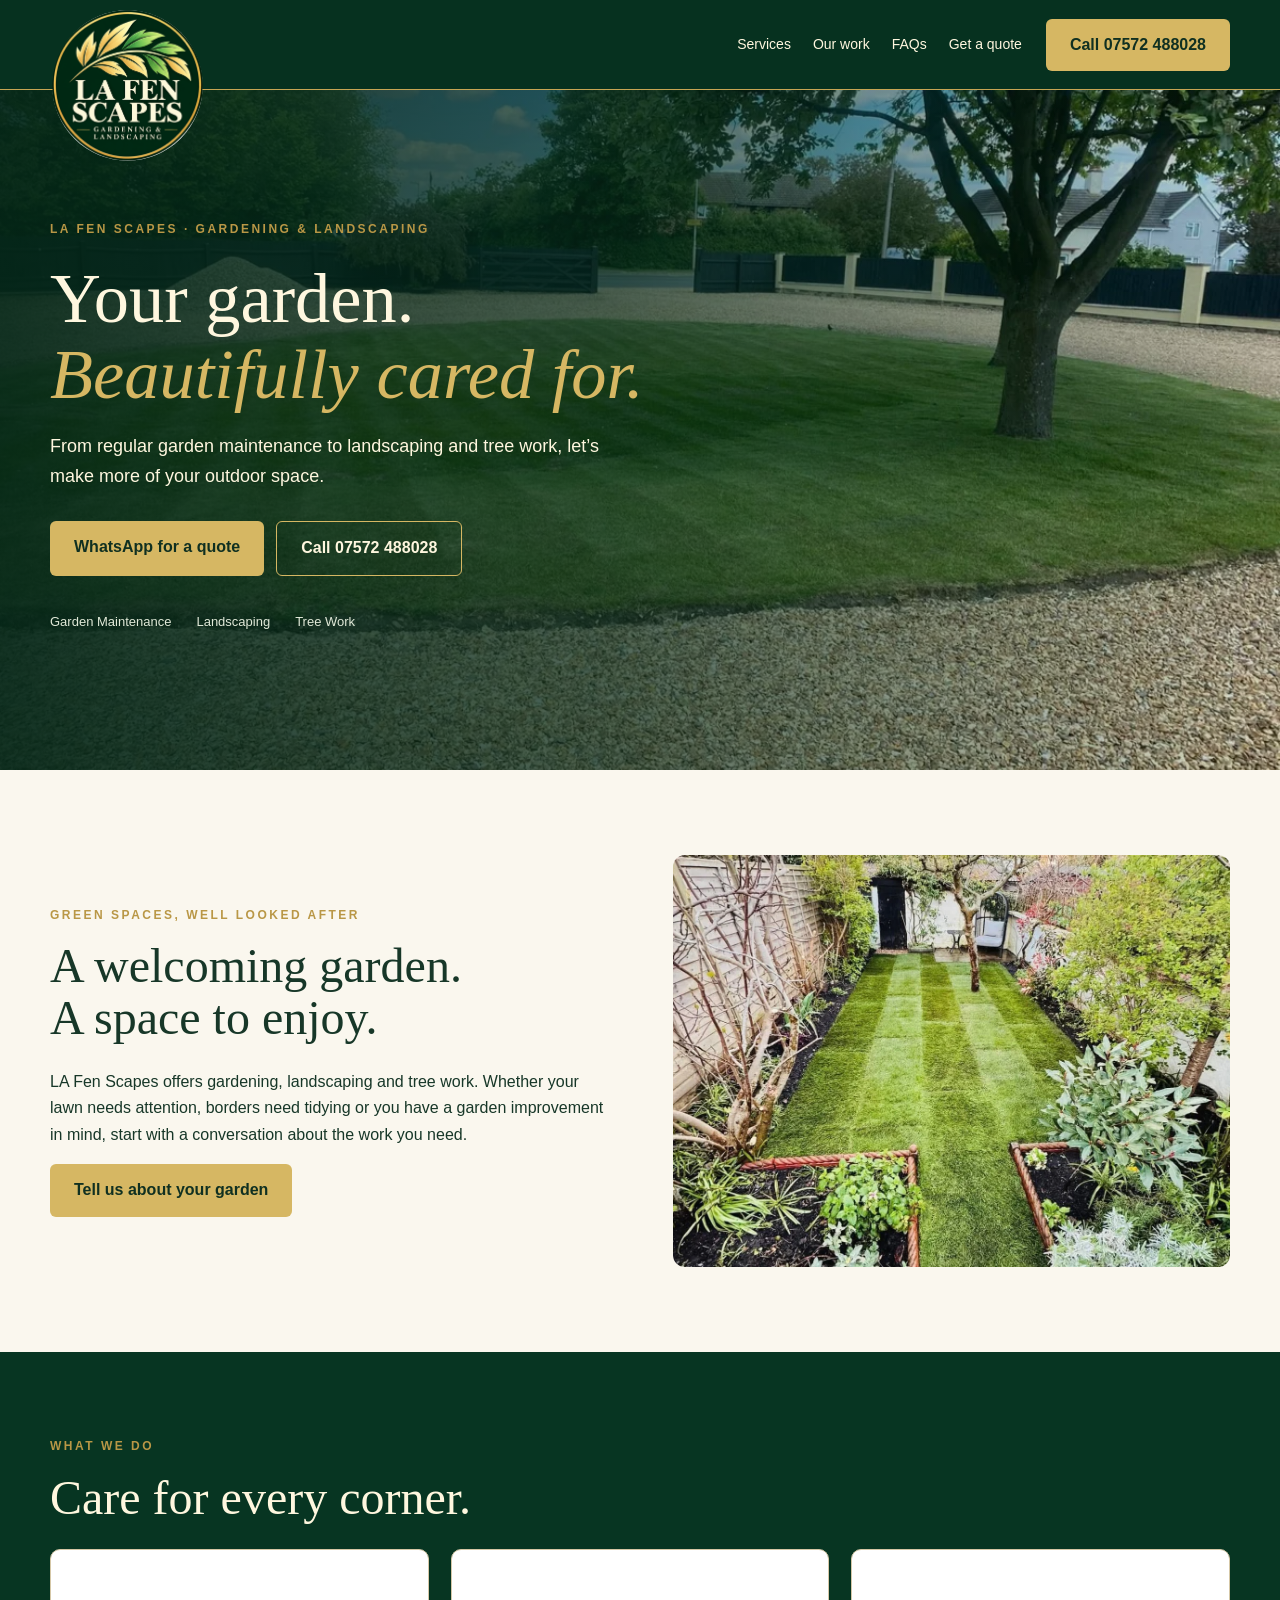
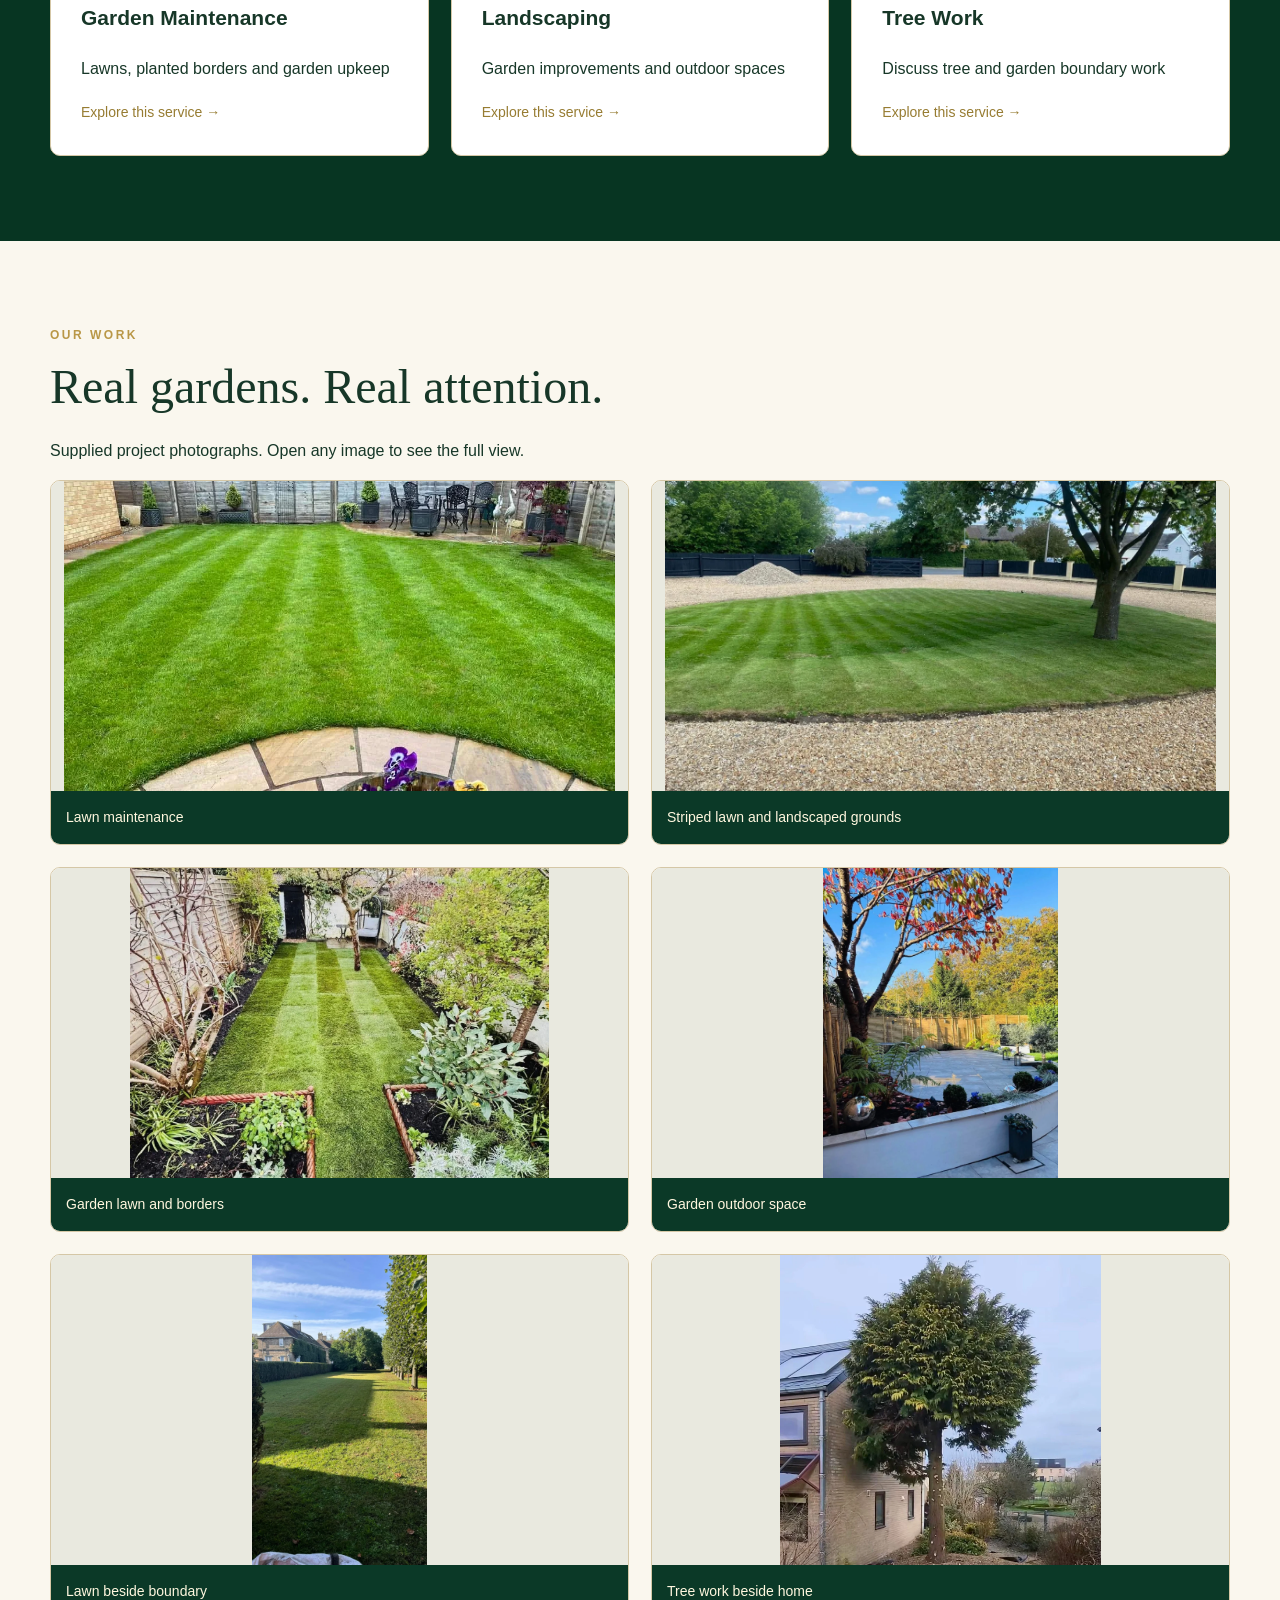
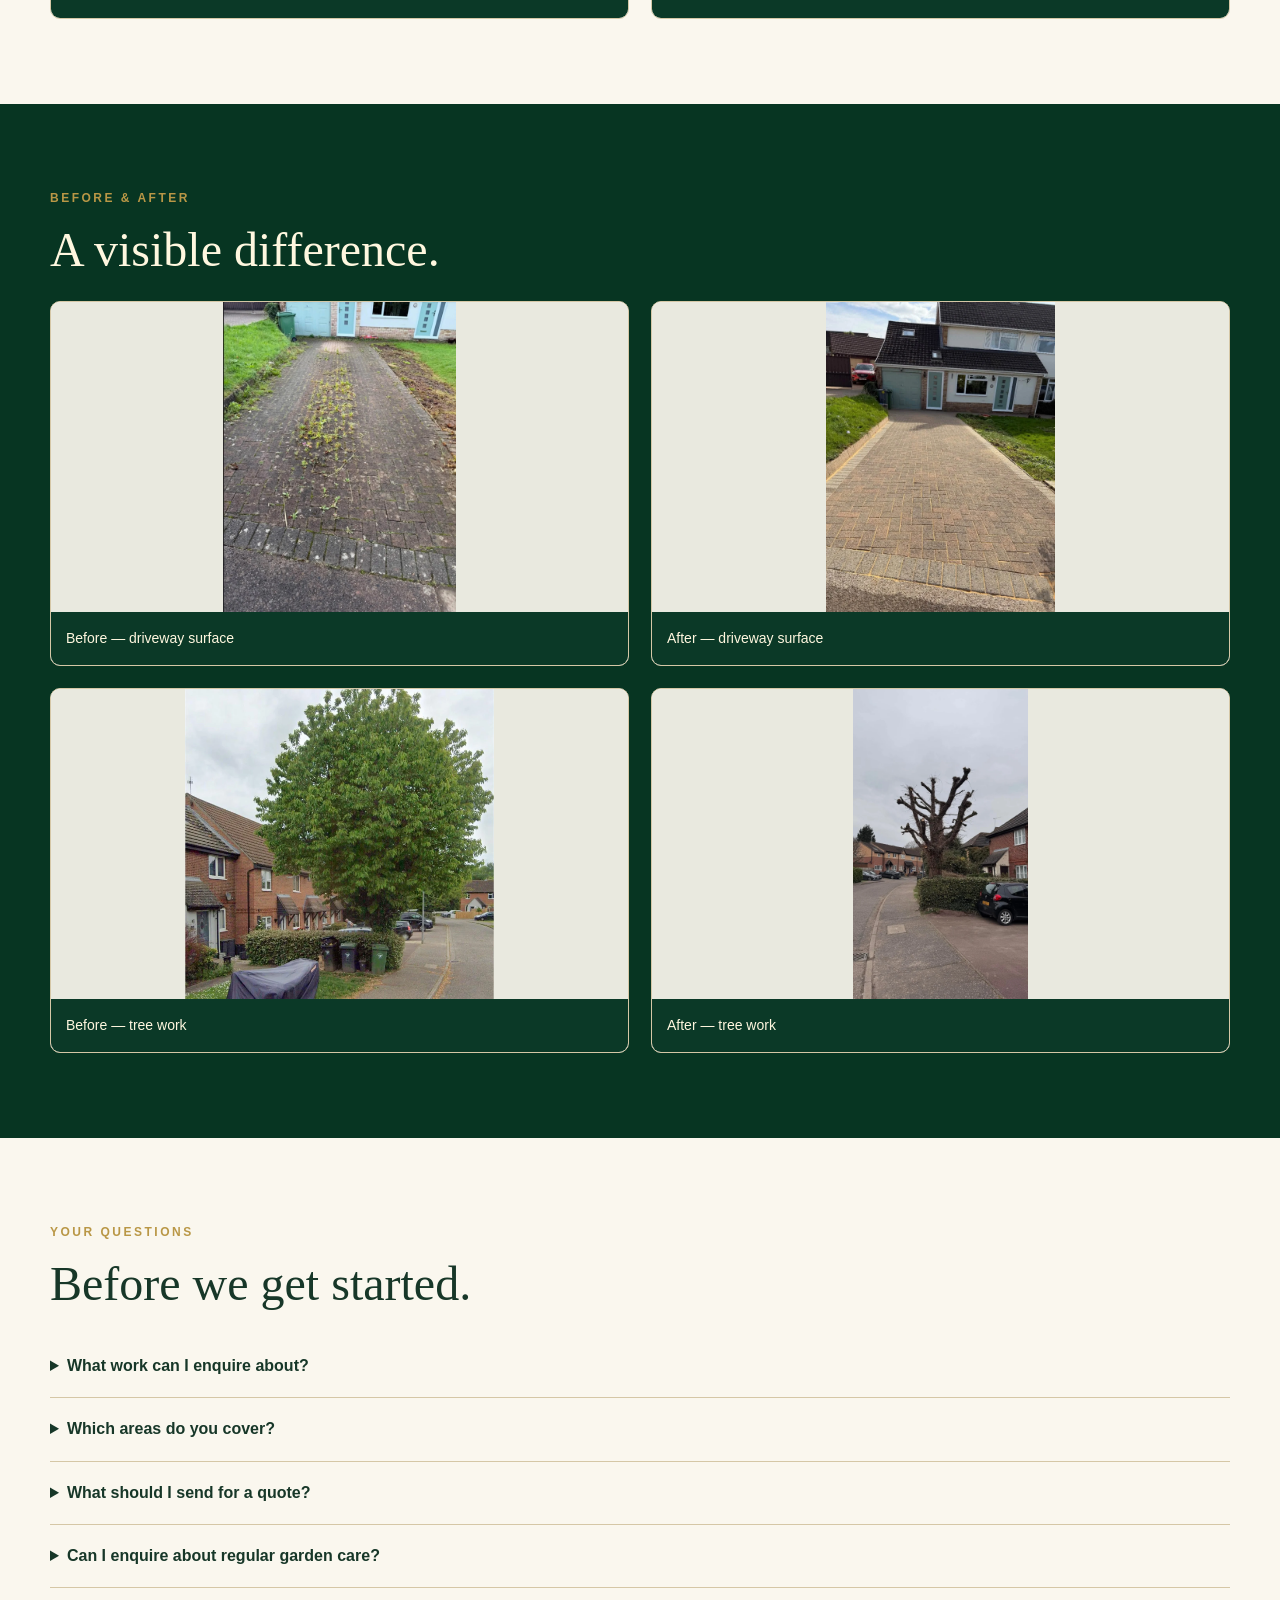
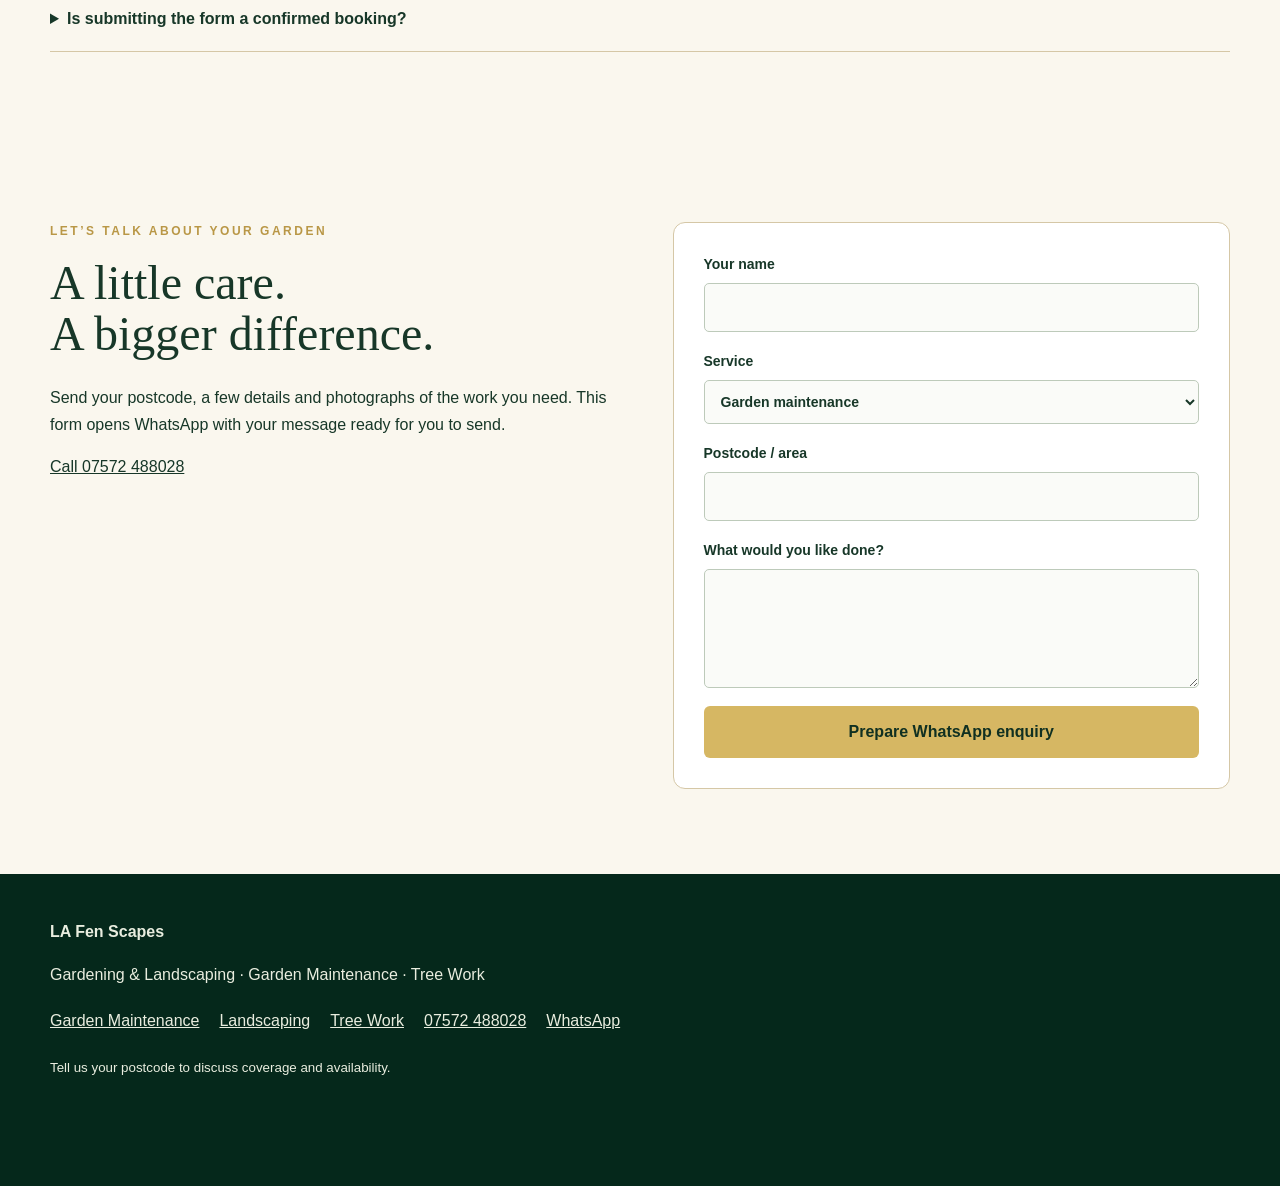
==== index.html @ 47ef01a1 "Add LA Fen Scapes website" ====
<!DOCTYPE html><html lang="en-GB"><head><meta charset="utf-8"><meta name="viewport" content="width=device-width,initial-scale=1"><title>LA Fen Scapes | Gardening, Landscaping & Tree Work</title><meta name="description" content="Garden maintenance, landscaping and tree work from LA Fen Scapes. Explore our project photographs and call or WhatsApp 07572 488028 to discuss your garden."><meta name="robots" content="noindex,follow"><link rel="canonical" href="https://preview.getmywebsite.uk/la-fen-scapes/"><link rel="icon" href="assets/favicon.png"><link rel="stylesheet" href="style.css"><meta property="og:type" content="website"><meta property="og:title" content="LA Fen Scapes | Gardening, Landscaping & Tree Work"><meta property="og:description" content="Garden maintenance, landscaping and tree work from LA Fen Scapes. Explore our project photographs and call or WhatsApp 07572 488028 to discuss your garden."><meta property="og:url" content="https://preview.getmywebsite.uk/la-fen-scapes/"><meta property="og:image" content="https://preview.getmywebsite.uk/la-fen-scapes/assets/social-share.jpg"><meta property="og:image:width" content="1200"><meta property="og:image:height" content="630"><meta name="twitter:card" content="summary_large_image"><meta name="twitter:title" content="LA Fen Scapes | Gardening, Landscaping & Tree Work"><meta name="twitter:description" content="Garden maintenance, landscaping and tree work from LA Fen Scapes. Explore our project photographs and call or WhatsApp 07572 488028 to discuss your garden."><meta name="twitter:image" content="https://preview.getmywebsite.uk/la-fen-scapes/assets/social-share.jpg"><script type="application/ld+json">{"@context": "https://schema.org", "@graph": [{"@type": "Organization", "@id": "https://preview.getmywebsite.uk/la-fen-scapes/#business", "name": "LA Fen Scapes", "url": "https://preview.getmywebsite.uk/la-fen-scapes/", "telephone": "+447572488028", "logo": "https://preview.getmywebsite.uk/la-fen-scapes/assets/logo.png"}, {"@type": "WebSite", "@id": "https://preview.getmywebsite.uk/la-fen-scapes/#website", "url": "https://preview.getmywebsite.uk/la-fen-scapes/", "name": "LA Fen Scapes"}, {"@type": "WebPage", "url": "https://preview.getmywebsite.uk/la-fen-scapes/", "name": "LA Fen Scapes | Gardening, Landscaping & Tree Work", "isPartOf": {"@id": "https://preview.getmywebsite.uk/la-fen-scapes/#website"}}]}</script><script src="script.js" defer></script></head><body><header><div class="wrap nav"><a href="index.html" class="logo" aria-label="LA Fen Scapes home"><img src="assets/logo.png" width="155" height="155" alt="LA Fen Scapes Gardening and Landscaping logo"></a><nav><a href="index.html#services">Services</a><a href="index.html#projects">Our work</a><a href="index.html#faq">FAQs</a><a href="#quote">Get a quote</a></nav><a href="tel:07572488028" class="button">Call 07572 488028</a></div></header><main><section class="hero" id="hero"><img src="assets/project-4626-1200.webp" srcset="assets/project-4626-600.webp 600w, assets/project-4626-1200.webp 1200w" sizes="(max-width:800px) 95vw, 1180px" width="1200" height="675" alt="Striped lawn and mature tree in landscaped grounds" decoding="async" fetchpriority="high"><div class="wrap"><div class="hero-copy"><div class="kicker">LA FEN SCAPES · GARDENING & LANDSCAPING</div><h1>Your garden.<br><em>Beautifully cared for.</em></h1><p>From regular garden maintenance to landscaping and tree work, let’s make more of your outdoor space.</p><div class="actions"><a class="button" href="https://wa.me/447572488028" target="_blank" rel="noopener">WhatsApp for a quote</a><a class="button outline" href="tel:07572488028">Call 07572 488028</a></div><div class="trust"><span>Garden Maintenance</span><span>Landscaping</span><span>Tree Work</span></div></div></div></section><section class="section"><div class="wrap intro"><div><div class="kicker">GREEN SPACES, WELL LOOKED AFTER</div><h2>A welcoming garden.<br>A space to enjoy.</h2><p>LA Fen Scapes offers gardening, landscaping and tree work. Whether your lawn needs attention, borders need tidying or you have a garden improvement in mind, start with a conversation about the work you need.</p><a class="button" href="#quote">Tell us about your garden</a></div><img src="assets/project-4625-1200.webp" srcset="assets/project-4625-600.webp 600w, assets/project-4625-1200.webp 1200w" sizes="(max-width:800px) 95vw, 1180px" width="1200" height="887" alt="Maintained compact garden with lawn and planted borders" decoding="async" loading="lazy"></div></section><section class="section dark" id="services"><div class="wrap"><div class="kicker">WHAT WE DO</div><h2>Care for every corner.</h2><div class="services"><article class="service" style="color:#173728"><h3><a href="garden-maintenance.html">Garden Maintenance</a></h3><p>Lawns, planted borders and garden upkeep</p><a href="garden-maintenance.html"><span>Explore this service →</span></a></article><article class="service" style="color:#173728"><h3><a href="landscaping.html">Landscaping</a></h3><p>Garden improvements and outdoor spaces</p><a href="landscaping.html"><span>Explore this service →</span></a></article><article class="service" style="color:#173728"><h3><a href="tree-work.html">Tree Work</a></h3><p>Discuss tree and garden boundary work</p><a href="tree-work.html"><span>Explore this service →</span></a></article></div></div></section><section class="section" id="projects"><div class="wrap"><div class="kicker">OUR WORK</div><h2>Real gardens. Real attention.</h2><p>Supplied project photographs. Open any image to see the full view.</p><div class="gallery"><figure><a href="assets/project-4623.jpg" target="_blank" rel="noopener" aria-label="Open full photograph: Lawn maintenance"><img src="assets/project-4623-1200.webp" srcset="assets/project-4623-600.webp 600w, assets/project-4623-1200.webp 960w" sizes="(max-width:800px) 95vw, 1180px" width="960" height="540" alt="Lawn maintenance" decoding="async" loading="lazy"></a><figcaption>Lawn maintenance</figcaption></figure><figure><a href="assets/project-4626.jpg" target="_blank" rel="noopener" aria-label="Open full photograph: Striped lawn and landscaped grounds"><img src="assets/project-4626-1200.webp" srcset="assets/project-4626-600.webp 600w, assets/project-4626-1200.webp 1200w" sizes="(max-width:800px) 95vw, 1180px" width="1200" height="675" alt="Striped lawn and landscaped grounds" decoding="async" loading="lazy"></a><figcaption>Striped lawn and landscaped grounds</figcaption></figure><figure><a href="assets/project-4625.jpg" target="_blank" rel="noopener" aria-label="Open full photograph: Garden lawn and borders"><img src="assets/project-4625-1200.webp" srcset="assets/project-4625-600.webp 600w, assets/project-4625-1200.webp 1200w" sizes="(max-width:800px) 95vw, 1180px" width="1200" height="887" alt="Garden lawn and borders" decoding="async" loading="lazy"></a><figcaption>Garden lawn and borders</figcaption></figure><figure><a href="assets/project-4617.jpg" target="_blank" rel="noopener" aria-label="Open full photograph: Garden outdoor space"><img src="assets/project-4617-1200.webp" srcset="assets/project-4617-600.webp 600w, assets/project-4617-1200.webp 1200w" sizes="(max-width:800px) 95vw, 1180px" width="1200" height="1578" alt="Garden outdoor space" decoding="async" loading="lazy"></a><figcaption>Garden outdoor space</figcaption></figure><figure><a href="assets/project-4624.jpg" target="_blank" rel="noopener" aria-label="Open full photograph: Lawn beside boundary"><img src="assets/project-4624-1200.webp" srcset="assets/project-4624-600.webp 600w, assets/project-4624-1200.webp 900w" sizes="(max-width:800px) 95vw, 1180px" width="900" height="1600" alt="Lawn beside boundary" decoding="async" loading="lazy"></a><figcaption>Lawn beside boundary</figcaption></figure><figure><a href="assets/project-4619.jpg" target="_blank" rel="noopener" aria-label="Open full photograph: Tree work beside home"><img src="assets/project-4619-1200.webp" srcset="assets/project-4619-600.webp 600w, assets/project-4619-1200.webp 1200w" sizes="(max-width:800px) 95vw, 1180px" width="1200" height="1161" alt="Tree work beside home" decoding="async" loading="lazy"></a><figcaption>Tree work beside home</figcaption></figure></div></div></section><section class="section dark"><div class="wrap"><div class="kicker">BEFORE & AFTER</div><h2>A visible difference.</h2><div class="gallery"><figure><a href="assets/project-4616.jpg" target="_blank" rel="noopener" aria-label="Open full photograph: Before — driveway surface"><img src="assets/project-4616-1200.webp" srcset="assets/project-4616-600.webp 600w, assets/project-4616-1200.webp 1200w" sizes="(max-width:800px) 95vw, 1180px" width="1200" height="1593" alt="Before — driveway surface" decoding="async" loading="lazy"></a><figcaption>Before — driveway surface</figcaption></figure><figure><a href="assets/project-4615.jpg" target="_blank" rel="noopener" aria-label="Open full photograph: After — driveway surface"><img src="assets/project-4615-1200.webp" srcset="assets/project-4615-600.webp 600w, assets/project-4615-1200.webp 1152w" sizes="(max-width:800px) 95vw, 1180px" width="1152" height="1556" alt="After — driveway surface" decoding="async" loading="lazy"></a><figcaption>After — driveway surface</figcaption></figure><figure><a href="assets/project-4621.jpg" target="_blank" rel="noopener" aria-label="Open full photograph: Before — tree work"><img src="assets/project-4621-1200.webp" srcset="assets/project-4621-600.webp 600w, assets/project-4621-1200.webp 1200w" sizes="(max-width:800px) 95vw, 1180px" width="1200" height="1201" alt="Before — tree work" decoding="async" loading="lazy"></a><figcaption>Before — tree work</figcaption></figure><figure><a href="assets/project-4622.jpg" target="_blank" rel="noopener" aria-label="Open full photograph: After — tree work"><img src="assets/project-4622-1200.webp" srcset="assets/project-4622-600.webp 600w, assets/project-4622-1200.webp 900w" sizes="(max-width:800px) 95vw, 1180px" width="900" height="1600" alt="After — tree work" decoding="async" loading="lazy"></a><figcaption>After — tree work</figcaption></figure></div></div></section><section class="section" id="faq"><div class="wrap"><div class="kicker">YOUR QUESTIONS</div><h2>Before we get started.</h2><details><summary>What work can I enquire about?</summary><p>Garden maintenance, landscaping and tree work. Describe your job so we can confirm its scope and suitability.</p></details><details><summary>Which areas do you cover?</summary><p>Send your postcode to discuss coverage and availability. A fixed service area has not been supplied for this demo.</p></details><details><summary>What should I send for a quote?</summary><p>Your postcode, photographs, a description of the job and any access information. Attach photographs in WhatsApp after the form opens.</p></details><details><summary>Can I enquire about regular garden care?</summary><p>Yes. Tell us whether you need a one-off visit or ongoing maintenance, and we can discuss the work and timing.</p></details><details><summary>Is submitting the form a confirmed booking?</summary><p>No. The form prepares a WhatsApp enquiry. We discuss the work, quote and arrangements before confirming a job.</p></details></div></section><section class="section" id="quote"><div class="wrap quote-layout"><div><div class="kicker">LET’S TALK ABOUT YOUR GARDEN</div><h2>A little care.<br>A bigger difference.</h2><p>Send your postcode, a few details and photographs of the work you need. This form opens WhatsApp with your message ready for you to send.</p><p><a href="tel:07572488028">Call 07572 488028</a></p></div><form id="quote-form"><label>Your name<input name="name" required autocomplete="name" maxlength="120"></label><label>Service<select name="service"><option>Garden maintenance</option><option>Landscaping</option><option>Tree work</option><option>Driveway / outdoor maintenance enquiry</option><option>Other garden enquiry</option></select></label><label>Postcode / area<input name="area" required maxlength="100"></label><label>What would you like done?<textarea name="details" required rows="4" maxlength="3000"></textarea></label><button class="button">Prepare WhatsApp enquiry</button></form></div></section></main><footer><div class="wrap"><strong>LA Fen Scapes</strong><p>Gardening & Landscaping · Garden Maintenance · Tree Work</p><div class="footer-links"><a href="garden-maintenance.html">Garden Maintenance</a><a href="landscaping.html">Landscaping</a><a href="tree-work.html">Tree Work</a><a href="tel:07572488028">07572 488028</a><a href="https://wa.me/447572488028" target="_blank" rel="noopener">WhatsApp</a></div><small>Tell us your postcode to discuss coverage and availability.</small></div></footer><div id="floating" class="floating" hidden aria-hidden="true"><a href="tel:07572488028" tabindex="-1">Call</a><a href="https://wa.me/447572488028" target="_blank" rel="noopener" tabindex="-1">WhatsApp</a></div></body></html>
---- style.css ----
*{box-sizing:border-box}html{scroll-behavior:smooth}body{margin:0;background:#faf7ee;color:#173728;font-family:Arial,sans-serif;line-height:1.65}a{color:inherit}img{display:block;max-width:100%;height:auto}.wrap{width:min(1180px,calc(100% - 40px));margin:auto}header{position:fixed;top:0;left:0;right:0;height:90px;z-index:1000;background:#06311f;border-bottom:1px solid #c6a553;color:#fff7df}.nav{position:relative;display:flex;justify-content:flex-end;align-items:center;gap:24px;height:90px;padding-left:190px}.logo{position:absolute;left:0;top:8px;width:155px;height:155px;z-index:1001}.logo img{width:100%;height:100%;object-fit:cover;border-radius:50%;clip-path:circle(48.5%)}nav{display:flex;gap:22px;font-size:14px}nav a{text-decoration:none}.button{display:inline-block;text-decoration:none;padding:13px 24px;border-radius:6px;background:#d6b763;color:#103021;font-weight:700}.outline{border:1px solid #d6b763;background:transparent;color:#fff7df}.hero{position:relative;margin-top:90px;min-height:680px;background:#092d1d;color:#fff7df;overflow:hidden}.hero>img{position:absolute;inset:0;width:100%;height:100%;object-fit:cover;object-position:center}.hero:after{content:'';position:absolute;inset:0;background:linear-gradient(90deg,#042617ee,#042617b0 48%,#04261720)}.hero-copy{position:relative;z-index:1;padding:130px 0 100px;max-width:660px}h1,h2{font-family:Georgia,serif;line-height:1.08;font-weight:400}h1{font-size:clamp(42px,5.5vw,72px);margin:20px 0}h2{font-size:clamp(32px,4vw,48px);margin:15px 0 25px}h3{font-size:21px}em{color:#d6b763}.kicker{text-transform:uppercase;letter-spacing:2.5px;font-size:12px;font-weight:700;color:#b99746}.hero p{font-size:18px;max-width:560px}.actions{display:flex;gap:12px;flex-wrap:wrap;margin-top:30px}.trust{display:flex;gap:25px;margin-top:35px;font-size:13px;color:#e1e9d8}.section{padding:85px 0}.dark{background:#073522;color:#fff7df}.intro,.split{display:grid;grid-template-columns:1fr 1fr;gap:65px;align-items:center}.intro img,.split img{border-radius:12px;max-height:500px;width:100%;object-fit:cover}.services,.gallery{display:grid;grid-template-columns:repeat(3,minmax(0,1fr));gap:22px}.service{padding:30px;border:1px solid #d5c7a6;border-radius:10px;background:white}.service a{text-decoration:none}.service span{color:#977c32;font-size:14px}.gallery{grid-template-columns:repeat(2,minmax(0,1fr))}.gallery figure{margin:0;background:white;border:1px solid #d5c7a6;border-radius:10px;overflow:hidden}.gallery img{height:310px;width:100%;object-fit:contain;background:#e9e9df}.gallery figcaption{padding:15px;background:#0b3927;color:#fff7df;font-size:14px}.quote-layout{display:grid;grid-template-columns:1fr 1fr;gap:65px}form{display:grid;gap:18px;padding:30px;background:white;border:1px solid #d5c7a6;border-radius:12px}label{font-size:14px;font-weight:700}input,select,textarea{display:block;width:100%;margin-top:7px;padding:12px;border:1px solid #bdcaba;border-radius:5px;font:inherit;color:#173728;background:#fafbf8}button{border:0;cursor:pointer;font:inherit}details{padding:18px 0;border-bottom:1px solid #d5c7a6}summary{font-weight:700;cursor:pointer}footer{padding:45px 0 105px;background:#05281b;color:#e9eddf}.footer-links{display:flex;gap:20px;flex-wrap:wrap;margin:20px 0}.floating{position:fixed;bottom:15px;right:18px;z-index:1100;display:flex;gap:8px;padding:6px;background:#05281b;border:1px solid #d6b763;border-radius:10px}.floating[hidden]{display:none}.floating a{padding:10px 18px;background:#d6b763;color:#143022;text-decoration:none;border-radius:5px;font-weight:700;font-size:14px}.page-hero{min-height:0}.page-hero .hero-copy{padding-bottom:75px}.breadcrumb{font-size:13px}section[id]{scroll-margin-top:175px}@media(max-width:800px){header,.nav{height:76px}.nav{padding-left:120px;gap:12px}.logo{width:105px;height:105px;top:7px}nav{gap:10px;font-size:12px}.nav>.button{display:none}.hero{margin-top:76px;min-height:620px}.hero-copy{padding:110px 0 70px}.hero:after{background:#042617b8}.intro,.split,.quote-layout{grid-template-columns:1fr;gap:30px}.services{grid-template-columns:1fr}.section{padding:60px 0}.gallery img{height:260px}.trust{flex-wrap:wrap;gap:12px}.wrap{width:calc(100% - 30px)}form{padding:22px}}@media(max-width:480px){.gallery{grid-template-columns:1fr}nav a:nth-child(3){display:none}.gallery img{height:auto;max-height:430px}}
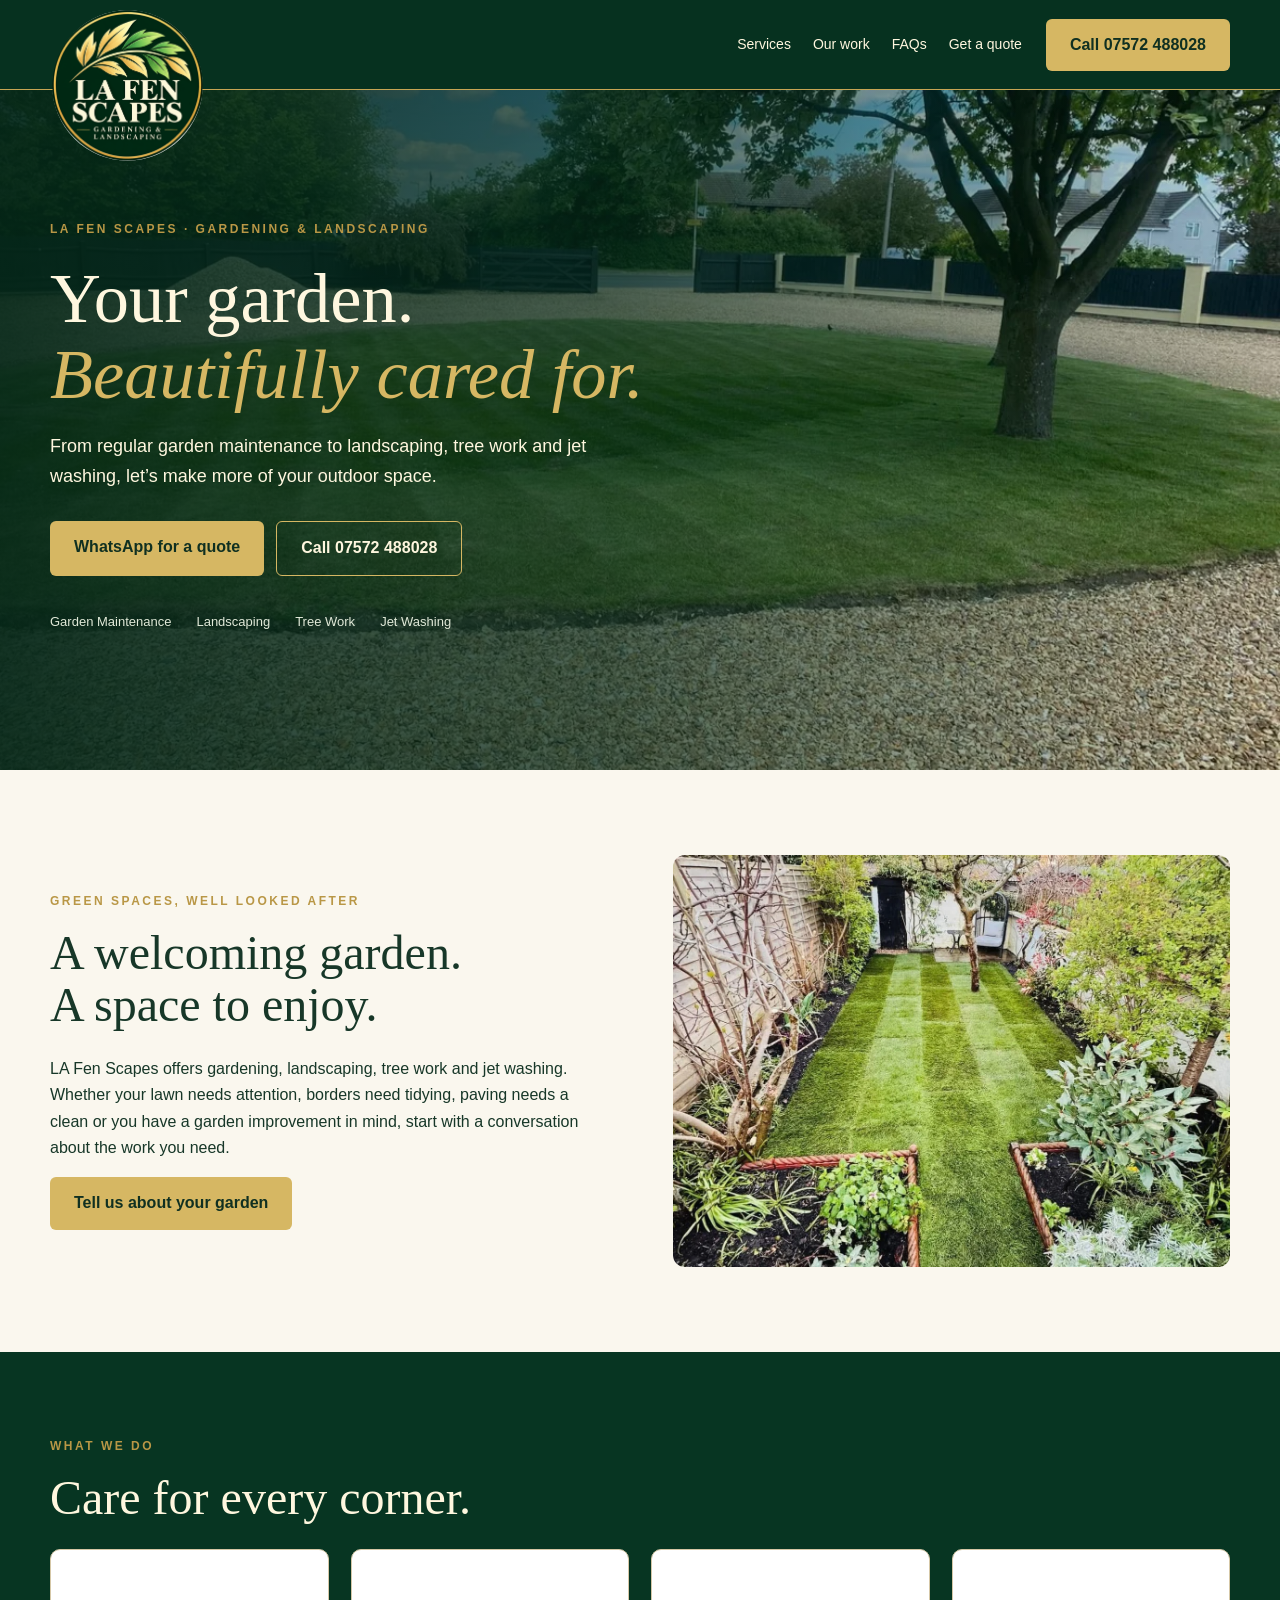
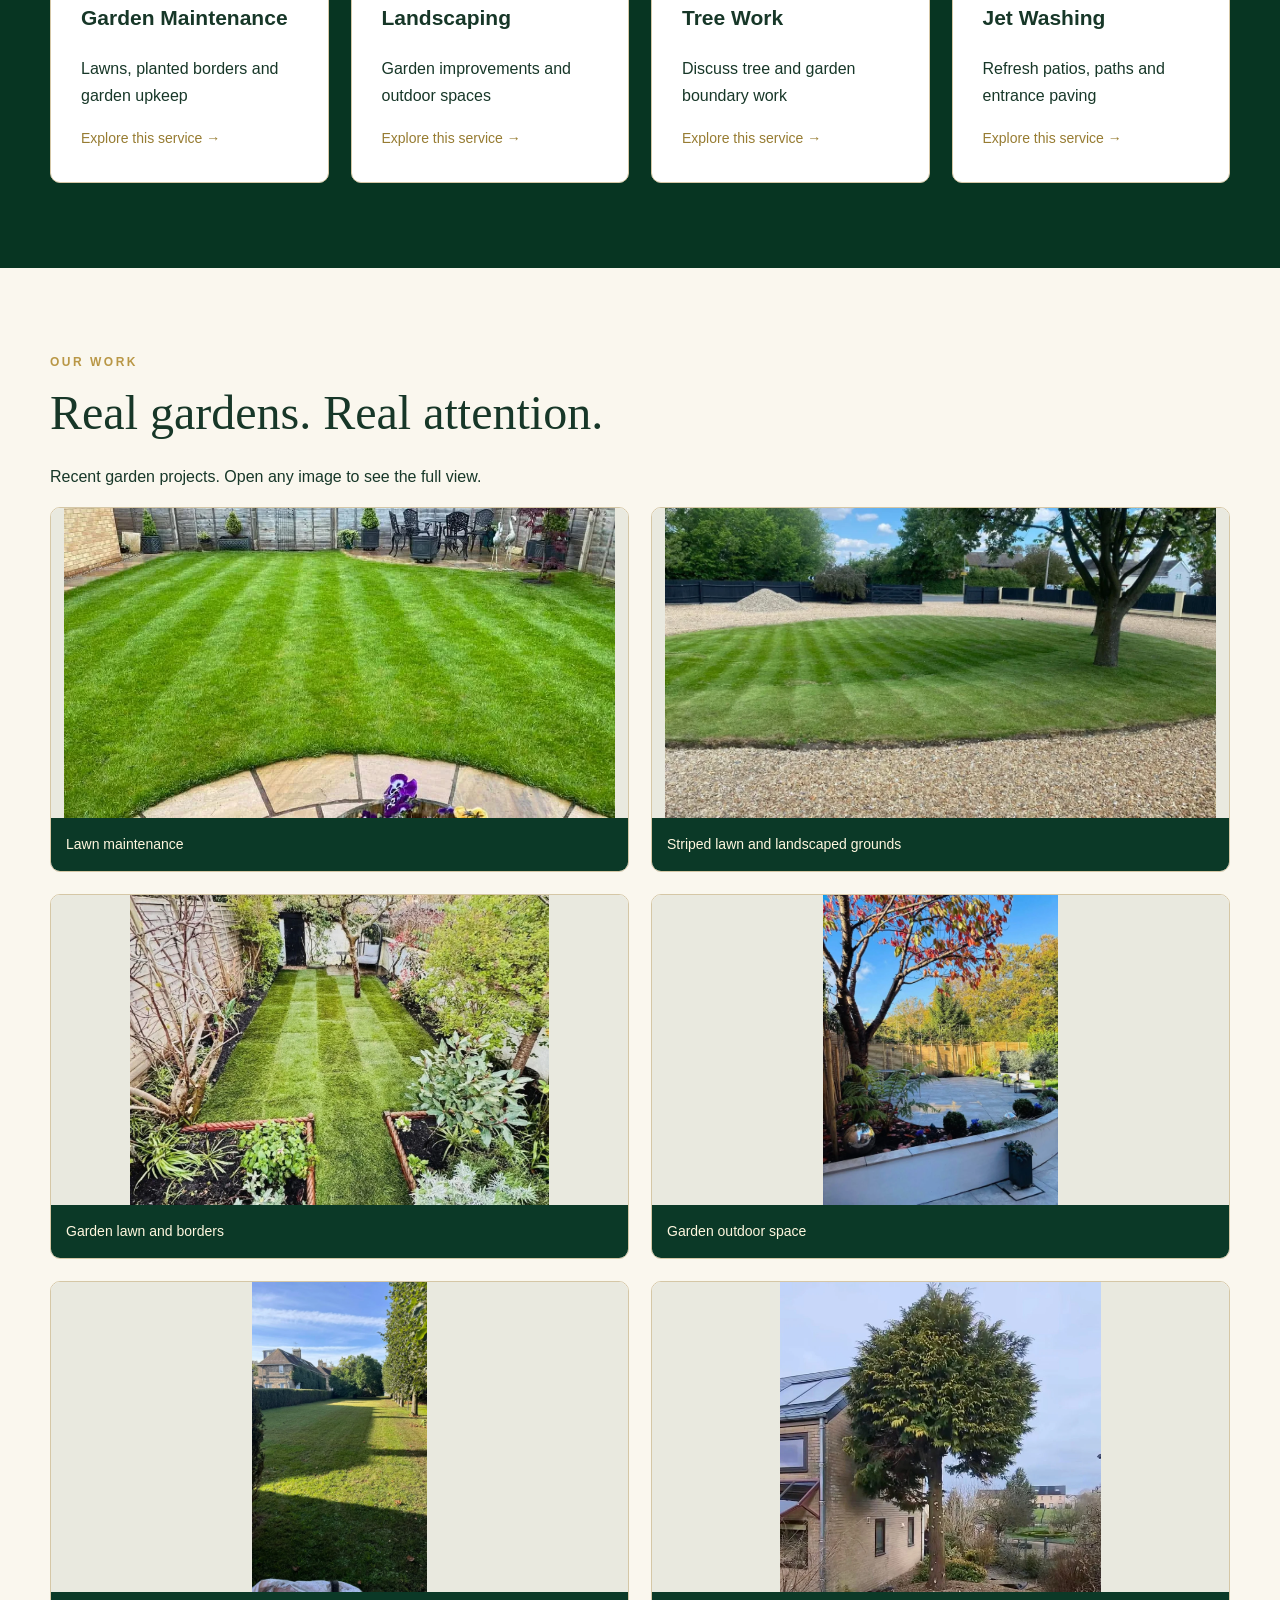
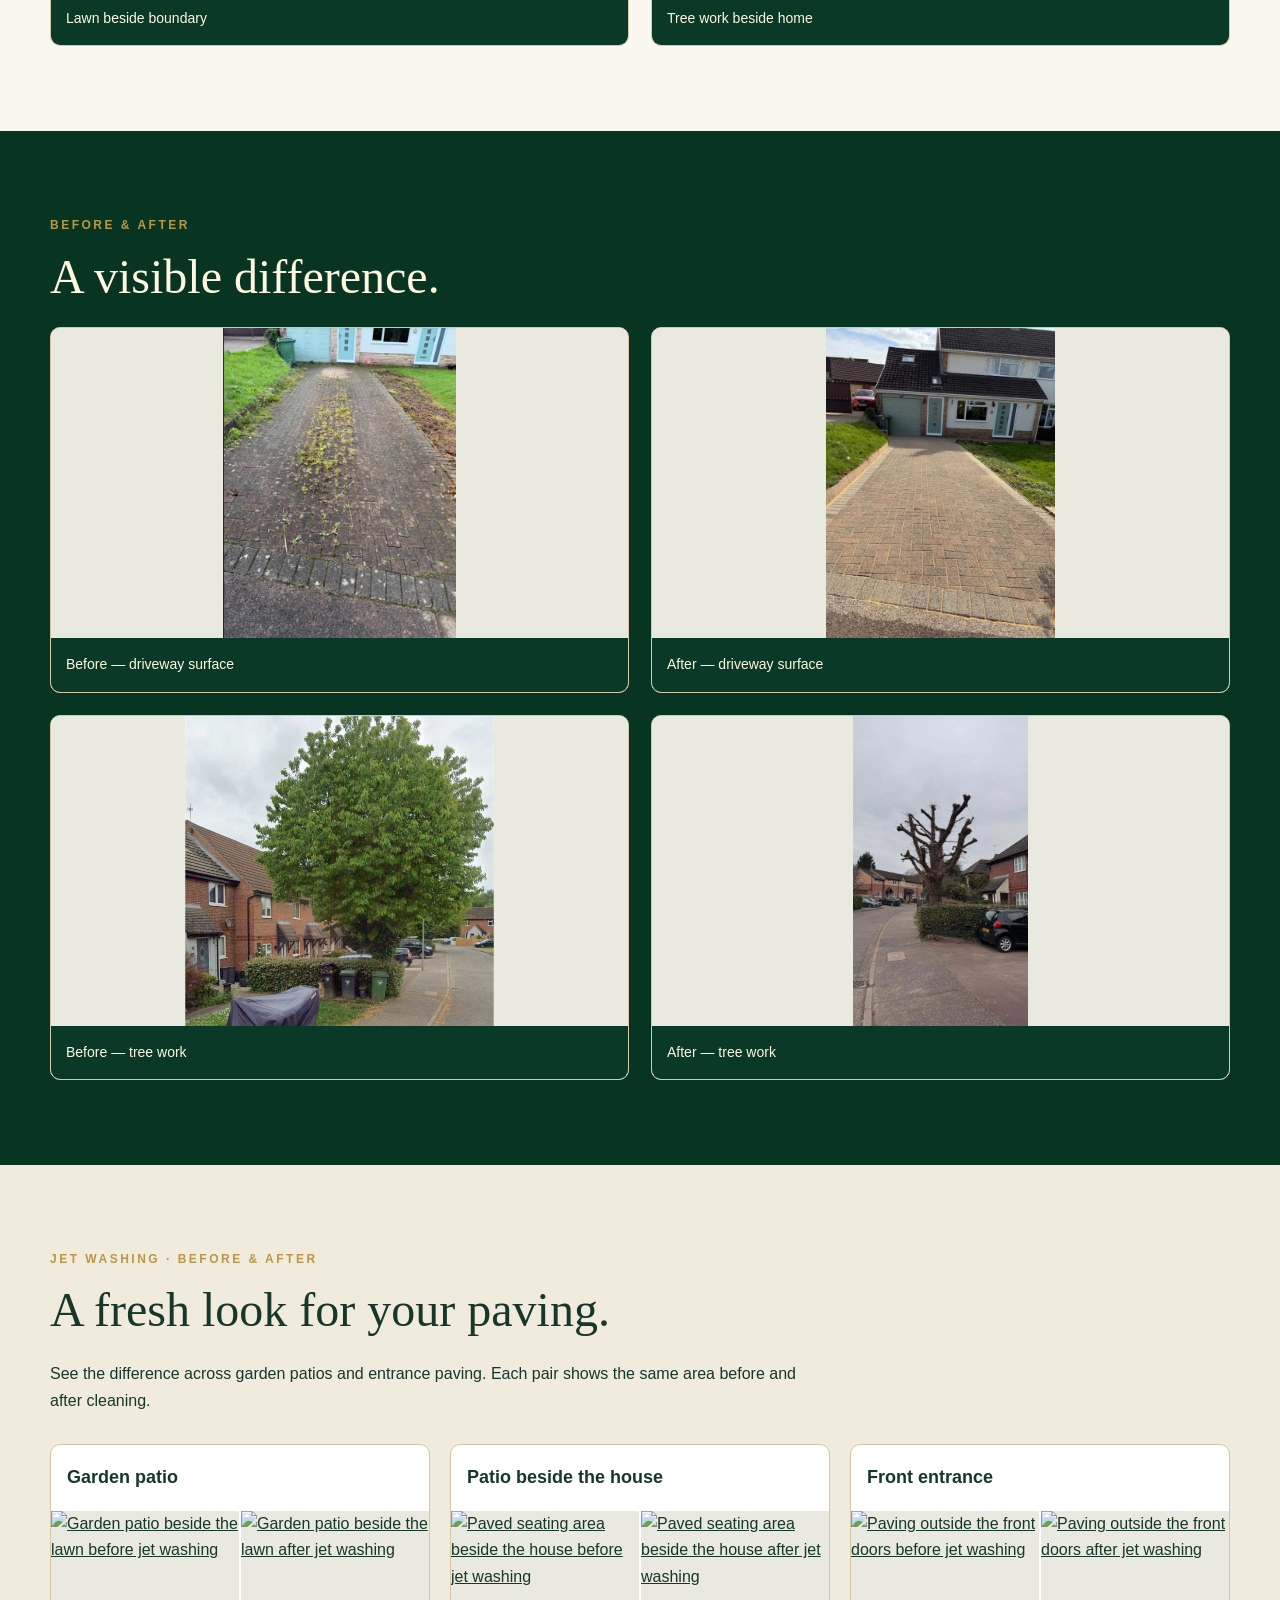
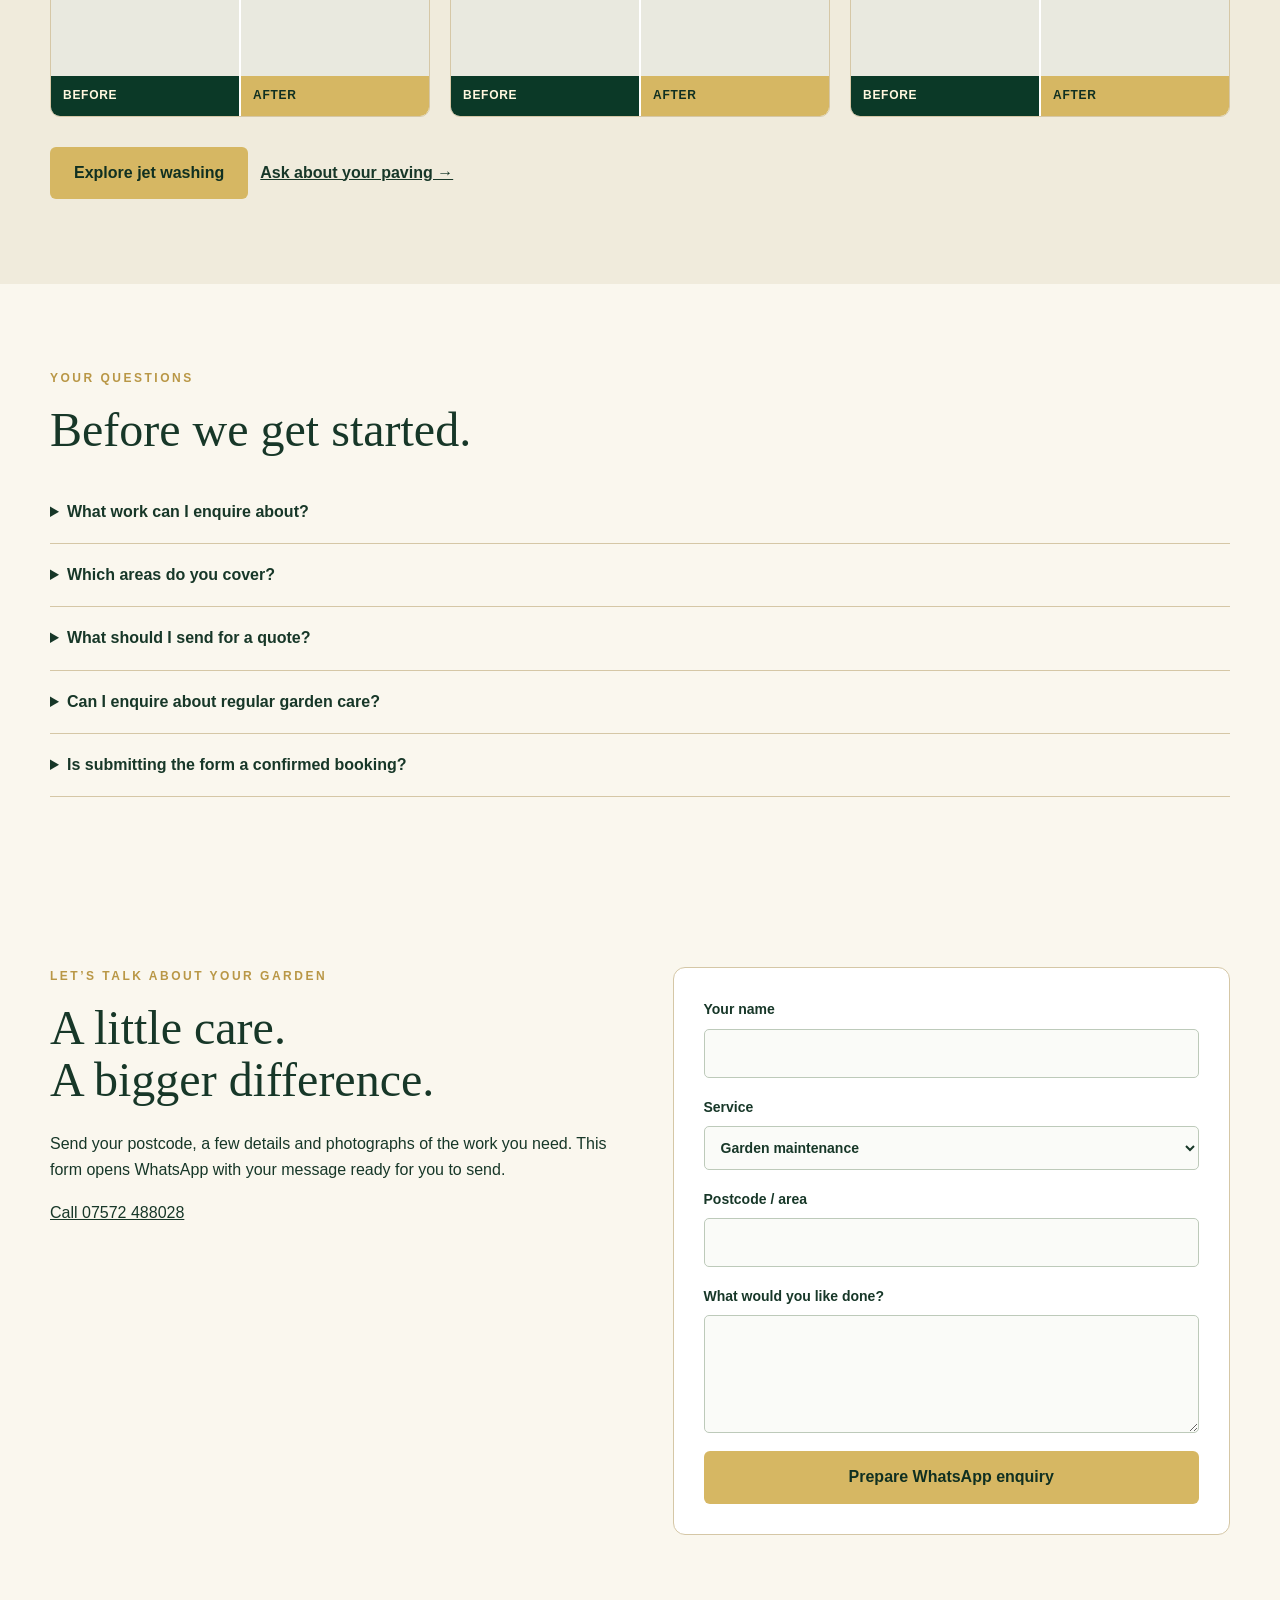
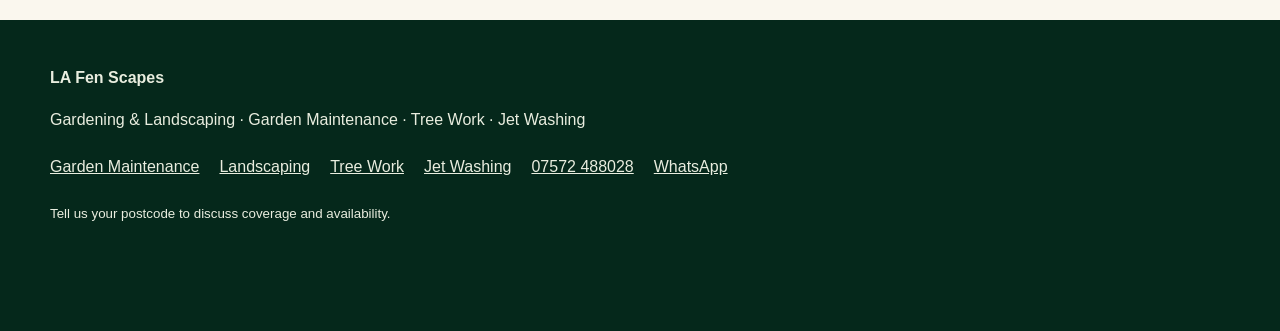
==== commit b6e72f63: "Add files via upload" ====
--- a/index.html
+++ b/index.html
@@ -1 +1,2 @@
-<!DOCTYPE html><html lang="en-GB"><head><meta charset="utf-8"><meta name="viewport" content="width=device-width,initial-scale=1"><title>LA Fen Scapes | Gardening, Landscaping & Tree Work</title><meta name="description" content="Garden maintenance, landscaping and tree work from LA Fen Scapes. Explore our project photographs and call or WhatsApp 07572 488028 to discuss your garden."><meta name="robots" content="noindex,follow"><link rel="canonical" href="https://preview.getmywebsite.uk/la-fen-scapes/"><link rel="icon" href="assets/favicon.png"><link rel="stylesheet" href="style.css"><meta property="og:type" content="website"><meta property="og:title" content="LA Fen Scapes | Gardening, Landscaping & Tree Work"><meta property="og:description" content="Garden maintenance, landscaping and tree work from LA Fen Scapes. Explore our project photographs and call or WhatsApp 07572 488028 to discuss your garden."><meta property="og:url" content="https://preview.getmywebsite.uk/la-fen-scapes/"><meta property="og:image" content="https://preview.getmywebsite.uk/la-fen-scapes/assets/social-share.jpg"><meta property="og:image:width" content="1200"><meta property="og:image:height" content="630"><meta name="twitter:card" content="summary_large_image"><meta name="twitter:title" content="LA Fen Scapes | Gardening, Landscaping & Tree Work"><meta name="twitter:description" content="Garden maintenance, landscaping and tree work from LA Fen Scapes. Explore our project photographs and call or WhatsApp 07572 488028 to discuss your garden."><meta name="twitter:image" content="https://preview.getmywebsite.uk/la-fen-scapes/assets/social-share.jpg"><script type="application/ld+json">{"@context": "https://schema.org", "@graph": [{"@type": "Organization", "@id": "https://preview.getmywebsite.uk/la-fen-scapes/#business", "name": "LA Fen Scapes", "url": "https://preview.getmywebsite.uk/la-fen-scapes/", "telephone": "+447572488028", "logo": "https://preview.getmywebsite.uk/la-fen-scapes/assets/logo.png"}, {"@type": "WebSite", "@id": "https://preview.getmywebsite.uk/la-fen-scapes/#website", "url": "https://preview.getmywebsite.uk/la-fen-scapes/", "name": "LA Fen Scapes"}, {"@type": "WebPage", "url": "https://preview.getmywebsite.uk/la-fen-scapes/", "name": "LA Fen Scapes | Gardening, Landscaping & Tree Work", "isPartOf": {"@id": "https://preview.getmywebsite.uk/la-fen-scapes/#website"}}]}</script><script src="script.js" defer></script></head><body><header><div class="wrap nav"><a href="index.html" class="logo" aria-label="LA Fen Scapes home"><img src="assets/logo.png" width="155" height="155" alt="LA Fen Scapes Gardening and Landscaping logo"></a><nav><a href="index.html#services">Services</a><a href="index.html#projects">Our work</a><a href="index.html#faq">FAQs</a><a href="#quote">Get a quote</a></nav><a href="tel:07572488028" class="button">Call 07572 488028</a></div></header><main><section class="hero" id="hero"><img src="assets/project-4626-1200.webp" srcset="assets/project-4626-600.webp 600w, assets/project-4626-1200.webp 1200w" sizes="(max-width:800px) 95vw, 1180px" width="1200" height="675" alt="Striped lawn and mature tree in landscaped grounds" decoding="async" fetchpriority="high"><div class="wrap"><div class="hero-copy"><div class="kicker">LA FEN SCAPES · GARDENING & LANDSCAPING</div><h1>Your garden.<br><em>Beautifully cared for.</em></h1><p>From regular garden maintenance to landscaping and tree work, let’s make more of your outdoor space.</p><div class="actions"><a class="button" href="https://wa.me/447572488028" target="_blank" rel="noopener">WhatsApp for a quote</a><a class="button outline" href="tel:07572488028">Call 07572 488028</a></div><div class="trust"><span>Garden Maintenance</span><span>Landscaping</span><span>Tree Work</span></div></div></div></section><section class="section"><div class="wrap intro"><div><div class="kicker">GREEN SPACES, WELL LOOKED AFTER</div><h2>A welcoming garden.<br>A space to enjoy.</h2><p>LA Fen Scapes offers gardening, landscaping and tree work. Whether your lawn needs attention, borders need tidying or you have a garden improvement in mind, start with a conversation about the work you need.</p><a class="button" href="#quote">Tell us about your garden</a></div><img src="assets/project-4625-1200.webp" srcset="assets/project-4625-600.webp 600w, assets/project-4625-1200.webp 1200w" sizes="(max-width:800px) 95vw, 1180px" width="1200" height="887" alt="Maintained compact garden with lawn and planted borders" decoding="async" loading="lazy"></div></section><section class="section dark" id="services"><div class="wrap"><div class="kicker">WHAT WE DO</div><h2>Care for every corner.</h2><div class="services"><article class="service" style="color:#173728"><h3><a href="garden-maintenance.html">Garden Maintenance</a></h3><p>Lawns, planted borders and garden upkeep</p><a href="garden-maintenance.html"><span>Explore this service →</span></a></article><article class="service" style="color:#173728"><h3><a href="landscaping.html">Landscaping</a></h3><p>Garden improvements and outdoor spaces</p><a href="landscaping.html"><span>Explore this service →</span></a></article><article class="service" style="color:#173728"><h3><a href="tree-work.html">Tree Work</a></h3><p>Discuss tree and garden boundary work</p><a href="tree-work.html"><span>Explore this service →</span></a></article></div></div></section><section class="section" id="projects"><div class="wrap"><div class="kicker">OUR WORK</div><h2>Real gardens. Real attention.</h2><p>Supplied project photographs. Open any image to see the full view.</p><div class="gallery"><figure><a href="assets/project-4623.jpg" target="_blank" rel="noopener" aria-label="Open full photograph: Lawn maintenance"><img src="assets/project-4623-1200.webp" srcset="assets/project-4623-600.webp 600w, assets/project-4623-1200.webp 960w" sizes="(max-width:800px) 95vw, 1180px" width="960" height="540" alt="Lawn maintenance" decoding="async" loading="lazy"></a><figcaption>Lawn maintenance</figcaption></figure><figure><a href="assets/project-4626.jpg" target="_blank" rel="noopener" aria-label="Open full photograph: Striped lawn and landscaped grounds"><img src="assets/project-4626-1200.webp" srcset="assets/project-4626-600.webp 600w, assets/project-4626-1200.webp 1200w" sizes="(max-width:800px) 95vw, 1180px" width="1200" height="675" alt="Striped lawn and landscaped grounds" decoding="async" loading="lazy"></a><figcaption>Striped lawn and landscaped grounds</figcaption></figure><figure><a href="assets/project-4625.jpg" target="_blank" rel="noopener" aria-label="Open full photograph: Garden lawn and borders"><img src="assets/project-4625-1200.webp" srcset="assets/project-4625-600.webp 600w, assets/project-4625-1200.webp 1200w" sizes="(max-width:800px) 95vw, 1180px" width="1200" height="887" alt="Garden lawn and borders" decoding="async" loading="lazy"></a><figcaption>Garden lawn and borders</figcaption></figure><figure><a href="assets/project-4617.jpg" target="_blank" rel="noopener" aria-label="Open full photograph: Garden outdoor space"><img src="assets/project-4617-1200.webp" srcset="assets/project-4617-600.webp 600w, assets/project-4617-1200.webp 1200w" sizes="(max-width:800px) 95vw, 1180px" width="1200" height="1578" alt="Garden outdoor space" decoding="async" loading="lazy"></a><figcaption>Garden outdoor space</figcaption></figure><figure><a href="assets/project-4624.jpg" target="_blank" rel="noopener" aria-label="Open full photograph: Lawn beside boundary"><img src="assets/project-4624-1200.webp" srcset="assets/project-4624-600.webp 600w, assets/project-4624-1200.webp 900w" sizes="(max-width:800px) 95vw, 1180px" width="900" height="1600" alt="Lawn beside boundary" decoding="async" loading="lazy"></a><figcaption>Lawn beside boundary</figcaption></figure><figure><a href="assets/project-4619.jpg" target="_blank" rel="noopener" aria-label="Open full photograph: Tree work beside home"><img src="assets/project-4619-1200.webp" srcset="assets/project-4619-600.webp 600w, assets/project-4619-1200.webp 1200w" sizes="(max-width:800px) 95vw, 1180px" width="1200" height="1161" alt="Tree work beside home" decoding="async" loading="lazy"></a><figcaption>Tree work beside home</figcaption></figure></div></div></section><section class="section dark"><div class="wrap"><div class="kicker">BEFORE & AFTER</div><h2>A visible difference.</h2><div class="gallery"><figure><a href="assets/project-4616.jpg" target="_blank" rel="noopener" aria-label="Open full photograph: Before — driveway surface"><img src="assets/project-4616-1200.webp" srcset="assets/project-4616-600.webp 600w, assets/project-4616-1200.webp 1200w" sizes="(max-width:800px) 95vw, 1180px" width="1200" height="1593" alt="Before — driveway surface" decoding="async" loading="lazy"></a><figcaption>Before — driveway surface</figcaption></figure><figure><a href="assets/project-4615.jpg" target="_blank" rel="noopener" aria-label="Open full photograph: After — driveway surface"><img src="assets/project-4615-1200.webp" srcset="assets/project-4615-600.webp 600w, assets/project-4615-1200.webp 1152w" sizes="(max-width:800px) 95vw, 1180px" width="1152" height="1556" alt="After — driveway surface" decoding="async" loading="lazy"></a><figcaption>After — driveway surface</figcaption></figure><figure><a href="assets/project-4621.jpg" target="_blank" rel="noopener" aria-label="Open full photograph: Before — tree work"><img src="assets/project-4621-1200.webp" srcset="assets/project-4621-600.webp 600w, assets/project-4621-1200.webp 1200w" sizes="(max-width:800px) 95vw, 1180px" width="1200" height="1201" alt="Before — tree work" decoding="async" loading="lazy"></a><figcaption>Before — tree work</figcaption></figure><figure><a href="assets/project-4622.jpg" target="_blank" rel="noopener" aria-label="Open full photograph: After — tree work"><img src="assets/project-4622-1200.webp" srcset="assets/project-4622-600.webp 600w, assets/project-4622-1200.webp 900w" sizes="(max-width:800px) 95vw, 1180px" width="900" height="1600" alt="After — tree work" decoding="async" loading="lazy"></a><figcaption>After — tree work</figcaption></figure></div></div></section><section class="section" id="faq"><div class="wrap"><div class="kicker">YOUR QUESTIONS</div><h2>Before we get started.</h2><details><summary>What work can I enquire about?</summary><p>Garden maintenance, landscaping and tree work. Describe your job so we can confirm its scope and suitability.</p></details><details><summary>Which areas do you cover?</summary><p>Send your postcode to discuss coverage and availability. A fixed service area has not been supplied for this demo.</p></details><details><summary>What should I send for a quote?</summary><p>Your postcode, photographs, a description of the job and any access information. Attach photographs in WhatsApp after the form opens.</p></details><details><summary>Can I enquire about regular garden care?</summary><p>Yes. Tell us whether you need a one-off visit or ongoing maintenance, and we can discuss the work and timing.</p></details><details><summary>Is submitting the form a confirmed booking?</summary><p>No. The form prepares a WhatsApp enquiry. We discuss the work, quote and arrangements before confirming a job.</p></details></div></section><section class="section" id="quote"><div class="wrap quote-layout"><div><div class="kicker">LET’S TALK ABOUT YOUR GARDEN</div><h2>A little care.<br>A bigger difference.</h2><p>Send your postcode, a few details and photographs of the work you need. This form opens WhatsApp with your message ready for you to send.</p><p><a href="tel:07572488028">Call 07572 488028</a></p></div><form id="quote-form"><label>Your name<input name="name" required autocomplete="name" maxlength="120"></label><label>Service<select name="service"><option>Garden maintenance</option><option>Landscaping</option><option>Tree work</option><option>Driveway / outdoor maintenance enquiry</option><option>Other garden enquiry</option></select></label><label>Postcode / area<input name="area" required maxlength="100"></label><label>What would you like done?<textarea name="details" required rows="4" maxlength="3000"></textarea></label><button class="button">Prepare WhatsApp enquiry</button></form></div></section></main><footer><div class="wrap"><strong>LA Fen Scapes</strong><p>Gardening & Landscaping · Garden Maintenance · Tree Work</p><div class="footer-links"><a href="garden-maintenance.html">Garden Maintenance</a><a href="landscaping.html">Landscaping</a><a href="tree-work.html">Tree Work</a><a href="tel:07572488028">07572 488028</a><a href="https://wa.me/447572488028" target="_blank" rel="noopener">WhatsApp</a></div><small>Tell us your postcode to discuss coverage and availability.</small></div></footer><div id="floating" class="floating" hidden aria-hidden="true"><a href="tel:07572488028" tabindex="-1">Call</a><a href="https://wa.me/447572488028" target="_blank" rel="noopener" tabindex="-1">WhatsApp</a></div></body></html>+<!doctype html>
+<html lang="en-GB"><head><meta charset="utf-8"><meta name="viewport" content="width=device-width,initial-scale=1"><title>LA Fen Scapes | Landscaping, Gardening &amp; Jet Washing</title><meta name="description" content="Garden maintenance, landscaping, tree work and jet washing from LA Fen Scapes. See patio cleaning before and after photos. Call or WhatsApp 07572 488028."><meta name="robots" content="noindex,follow"><link rel="canonical" href="https://preview.getmywebsite.uk/la-fen-scapes/"><link rel="icon" href="assets/favicon.png"><link rel="stylesheet" href="style.css"><meta property="og:type" content="website"><meta property="og:title" content="LA Fen Scapes | Landscaping, Gardening &amp; Jet Washing"><meta property="og:description" content="Garden maintenance, landscaping, tree work and jet washing from LA Fen Scapes. See patio cleaning before and after photos. Call or WhatsApp 07572 488028."><meta property="og:url" content="https://preview.getmywebsite.uk/la-fen-scapes/"><meta property="og:image" content="https://preview.getmywebsite.uk/la-fen-scapes/assets/social-share.jpg"><meta property="og:image:width" content="1200"><meta property="og:image:height" content="630"><meta name="twitter:card" content="summary_large_image"><meta name="twitter:title" content="LA Fen Scapes | Landscaping, Gardening &amp; Jet Washing"><meta name="twitter:description" content="Garden maintenance, landscaping, tree work and jet washing from LA Fen Scapes. See patio cleaning before and after photos. Call or WhatsApp 07572 488028."><meta name="twitter:image" content="https://preview.getmywebsite.uk/la-fen-scapes/assets/social-share.jpg"><script type="application/ld+json">{"@context": "https://schema.org", "@graph": [{"@type": "Organization", "@id": "https://preview.getmywebsite.uk/la-fen-scapes/#business", "name": "LA Fen Scapes", "url": "https://preview.getmywebsite.uk/la-fen-scapes/", "telephone": "+447572488028", "logo": "https://preview.getmywebsite.uk/la-fen-scapes/assets/logo.png"}, {"@type": "WebSite", "@id": "https://preview.getmywebsite.uk/la-fen-scapes/#website", "url": "https://preview.getmywebsite.uk/la-fen-scapes/", "name": "LA Fen Scapes"}, {"@type": "WebPage", "url": "https://preview.getmywebsite.uk/la-fen-scapes/", "name": "LA Fen Scapes | Landscaping, Gardening & Jet Washing", "isPartOf": {"@id": "https://preview.getmywebsite.uk/la-fen-scapes/#website"}, "description": "Garden maintenance, landscaping, tree work and jet washing from LA Fen Scapes. See patio cleaning before and after photos. Call or WhatsApp 07572 488028."}]}</script><script src="script.js" defer></script></head><body><header><div class="wrap nav"><a href="index.html" class="logo" aria-label="LA Fen Scapes home"><img src="assets/logo.png" width="155" height="155" alt="LA Fen Scapes Gardening and Landscaping logo"></a><nav><a href="index.html#services">Services</a><a href="index.html#projects">Our work</a><a href="index.html#faq">FAQs</a><a href="#quote">Get a quote</a></nav><a href="tel:07572488028" class="button">Call 07572 488028</a></div></header><main><section class="hero" id="hero"><img src="assets/project-4626-1200.webp" srcset="assets/project-4626-600.webp 600w, assets/project-4626-1200.webp 1200w" sizes="(max-width:800px) 95vw, 1180px" width="1200" height="675" alt="Striped lawn and mature tree in landscaped grounds" decoding="async" fetchpriority="high"><div class="wrap"><div class="hero-copy"><div class="kicker">LA FEN SCAPES · GARDENING &amp; LANDSCAPING</div><h1>Your garden.<br><em>Beautifully cared for.</em></h1><p>From regular garden maintenance to landscaping, tree work and jet washing, let’s make more of your outdoor space.</p><div class="actions"><a class="button" href="https://wa.me/447572488028" target="_blank" rel="noopener">WhatsApp for a quote</a><a class="button outline" href="tel:07572488028">Call 07572 488028</a></div><div class="trust"><span>Garden Maintenance</span><span>Landscaping</span><span>Tree Work</span><span>Jet Washing</span></div></div></div></section><section class="section"><div class="wrap intro"><div><div class="kicker">GREEN SPACES, WELL LOOKED AFTER</div><h2>A welcoming garden.<br>A space to enjoy.</h2><p>LA Fen Scapes offers gardening, landscaping, tree work and jet washing. Whether your lawn needs attention, borders need tidying, paving needs a clean or you have a garden improvement in mind, start with a conversation about the work you need.</p><a class="button" href="#quote">Tell us about your garden</a></div><img src="assets/project-4625-1200.webp" srcset="assets/project-4625-600.webp 600w, assets/project-4625-1200.webp 1200w" sizes="(max-width:800px) 95vw, 1180px" width="1200" height="887" alt="Maintained compact garden with lawn and planted borders" decoding="async" loading="lazy"></div></section><section class="section dark" id="services"><div class="wrap"><div class="kicker">WHAT WE DO</div><h2>Care for every corner.</h2><div class="services"><article class="service" style="color:#173728"><h3><a href="garden-maintenance.html">Garden Maintenance</a></h3><p>Lawns, planted borders and garden upkeep</p><a href="garden-maintenance.html"><span>Explore this service →</span></a></article><article class="service" style="color:#173728"><h3><a href="landscaping.html">Landscaping</a></h3><p>Garden improvements and outdoor spaces</p><a href="landscaping.html"><span>Explore this service →</span></a></article><article class="service" style="color:#173728"><h3><a href="tree-work.html">Tree Work</a></h3><p>Discuss tree and garden boundary work</p><a href="tree-work.html"><span>Explore this service →</span></a></article><article class="service" style="color:#173728"><h3><a href="jet-washing.html">Jet Washing</a></h3><p>Refresh patios, paths and entrance paving</p><a href="jet-washing.html"><span>Explore this service →</span></a></article></div></div></section><section class="section" id="projects"><div class="wrap"><div class="kicker">OUR WORK</div><h2>Real gardens. Real attention.</h2><p>Recent garden projects. Open any image to see the full view.</p><div class="gallery"><figure><a href="assets/project-4623.jpg" target="_blank" rel="noopener" aria-label="Open full photograph: Lawn maintenance"><img src="assets/project-4623-1200.webp" srcset="assets/project-4623-600.webp 600w, assets/project-4623-1200.webp 960w" sizes="(max-width:800px) 95vw, 1180px" width="960" height="540" alt="Lawn maintenance" decoding="async" loading="lazy"></a><figcaption>Lawn maintenance</figcaption></figure><figure><a href="assets/project-4626.jpg" target="_blank" rel="noopener" aria-label="Open full photograph: Striped lawn and landscaped grounds"><img src="assets/project-4626-1200.webp" srcset="assets/project-4626-600.webp 600w, assets/project-4626-1200.webp 1200w" sizes="(max-width:800px) 95vw, 1180px" width="1200" height="675" alt="Striped lawn and landscaped grounds" decoding="async" loading="lazy"></a><figcaption>Striped lawn and landscaped grounds</figcaption></figure><figure><a href="assets/project-4625.jpg" target="_blank" rel="noopener" aria-label="Open full photograph: Garden lawn and borders"><img src="assets/project-4625-1200.webp" srcset="assets/project-4625-600.webp 600w, assets/project-4625-1200.webp 1200w" sizes="(max-width:800px) 95vw, 1180px" width="1200" height="887" alt="Garden lawn and borders" decoding="async" loading="lazy"></a><figcaption>Garden lawn and borders</figcaption></figure><figure><a href="assets/project-4617.jpg" target="_blank" rel="noopener" aria-label="Open full photograph: Garden outdoor space"><img src="assets/project-4617-1200.webp" srcset="assets/project-4617-600.webp 600w, assets/project-4617-1200.webp 1200w" sizes="(max-width:800px) 95vw, 1180px" width="1200" height="1578" alt="Garden outdoor space" decoding="async" loading="lazy"></a><figcaption>Garden outdoor space</figcaption></figure><figure><a href="assets/project-4624.jpg" target="_blank" rel="noopener" aria-label="Open full photograph: Lawn beside boundary"><img src="assets/project-4624-1200.webp" srcset="assets/project-4624-600.webp 600w, assets/project-4624-1200.webp 900w" sizes="(max-width:800px) 95vw, 1180px" width="900" height="1600" alt="Lawn beside boundary" decoding="async" loading="lazy"></a><figcaption>Lawn beside boundary</figcaption></figure><figure><a href="assets/project-4619.jpg" target="_blank" rel="noopener" aria-label="Open full photograph: Tree work beside home"><img src="assets/project-4619-1200.webp" srcset="assets/project-4619-600.webp 600w, assets/project-4619-1200.webp 1200w" sizes="(max-width:800px) 95vw, 1180px" width="1200" height="1161" alt="Tree work beside home" decoding="async" loading="lazy"></a><figcaption>Tree work beside home</figcaption></figure></div></div></section><section class="section dark"><div class="wrap"><div class="kicker">BEFORE &amp; AFTER</div><h2>A visible difference.</h2><div class="gallery"><figure><a href="assets/project-4616.jpg" target="_blank" rel="noopener" aria-label="Open full photograph: Before — driveway surface"><img src="assets/project-4616-1200.webp" srcset="assets/project-4616-600.webp 600w, assets/project-4616-1200.webp 1200w" sizes="(max-width:800px) 95vw, 1180px" width="1200" height="1593" alt="Before — driveway surface" decoding="async" loading="lazy"></a><figcaption>Before — driveway surface</figcaption></figure><figure><a href="assets/project-4615.jpg" target="_blank" rel="noopener" aria-label="Open full photograph: After — driveway surface"><img src="assets/project-4615-1200.webp" srcset="assets/project-4615-600.webp 600w, assets/project-4615-1200.webp 1152w" sizes="(max-width:800px) 95vw, 1180px" width="1152" height="1556" alt="After — driveway surface" decoding="async" loading="lazy"></a><figcaption>After — driveway surface</figcaption></figure><figure><a href="assets/project-4621.jpg" target="_blank" rel="noopener" aria-label="Open full photograph: Before — tree work"><img src="assets/project-4621-1200.webp" srcset="assets/project-4621-600.webp 600w, assets/project-4621-1200.webp 1200w" sizes="(max-width:800px) 95vw, 1180px" width="1200" height="1201" alt="Before — tree work" decoding="async" loading="lazy"></a><figcaption>Before — tree work</figcaption></figure><figure><a href="assets/project-4622.jpg" target="_blank" rel="noopener" aria-label="Open full photograph: After — tree work"><img src="assets/project-4622-1200.webp" srcset="assets/project-4622-600.webp 600w, assets/project-4622-1200.webp 900w" sizes="(max-width:800px) 95vw, 1180px" width="900" height="1600" alt="After — tree work" decoding="async" loading="lazy"></a><figcaption>After — tree work</figcaption></figure></div></div></section><section class="section jet-results" id="jet-washing-results"><div class="wrap"><div class="kicker">JET WASHING · BEFORE &amp; AFTER</div><h2>A fresh look for your paving.</h2><p>See the difference across garden patios and entrance paving. Each pair shows the same area before and after cleaning.</p><div class="jet-pairs"><article class="jet-pair"><h3>Garden patio</h3><div class="jet-pair-images"><figure><a href="assets/jet-washing-1.jpg" target="_blank" rel="noopener" aria-label="Open full photograph: Garden patio beside the lawn before"><img src="assets/jet-washing-1-1200.webp" srcset="assets/jet-washing-1-600.webp 600w, assets/jet-washing-1-1200.webp 1200w" sizes="(max-width:700px) 46vw, 180px" width="1200" height="875" alt="Garden patio beside the lawn before jet washing" decoding="async" loading="lazy"></a><figcaption>Before</figcaption></figure><figure><a href="assets/jet-washing-2.jpg" target="_blank" rel="noopener" aria-label="Open full photograph: Garden patio beside the lawn after"><img src="assets/jet-washing-2-1200.webp" srcset="assets/jet-washing-2-600.webp 600w, assets/jet-washing-2-1200.webp 1200w" sizes="(max-width:700px) 46vw, 180px" width="1200" height="866" alt="Garden patio beside the lawn after jet washing" decoding="async" loading="lazy"></a><figcaption>After</figcaption></figure></div></article><article class="jet-pair"><h3>Patio beside the house</h3><div class="jet-pair-images"><figure><a href="assets/jet-washing-5.jpg" target="_blank" rel="noopener" aria-label="Open full photograph: Paved seating area beside the house before"><img src="assets/jet-washing-5-1200.webp" srcset="assets/jet-washing-5-600.webp 600w, assets/jet-washing-5-1200.webp 1200w" sizes="(max-width:700px) 46vw, 180px" width="1200" height="856" alt="Paved seating area beside the house before jet washing" decoding="async" loading="lazy"></a><figcaption>Before</figcaption></figure><figure><a href="assets/jet-washing-4.jpg" target="_blank" rel="noopener" aria-label="Open full photograph: Paved seating area beside the house after"><img src="assets/jet-washing-4-1200.webp" srcset="assets/jet-washing-4-600.webp 600w, assets/jet-washing-4-1200.webp 1200w" sizes="(max-width:700px) 46vw, 180px" width="1200" height="867" alt="Paved seating area beside the house after jet washing" decoding="async" loading="lazy"></a><figcaption>After</figcaption></figure></div></article><article class="jet-pair"><h3>Front entrance</h3><div class="jet-pair-images"><figure><a href="assets/jet-washing-3.jpg" target="_blank" rel="noopener" aria-label="Open full photograph: Paving outside the front doors before"><img src="assets/jet-washing-3-1200.webp" srcset="assets/jet-washing-3-600.webp 600w, assets/jet-washing-3-1200.webp 1200w" sizes="(max-width:700px) 46vw, 180px" width="1200" height="844" alt="Paving outside the front doors before jet washing" decoding="async" loading="lazy"></a><figcaption>Before</figcaption></figure><figure><a href="assets/jet-washing-6.jpg" target="_blank" rel="noopener" aria-label="Open full photograph: Paving outside the front doors after"><img src="assets/jet-washing-6-1200.webp" srcset="assets/jet-washing-6-600.webp 600w, assets/jet-washing-6-1200.webp 1200w" sizes="(max-width:700px) 46vw, 180px" width="1200" height="847" alt="Paving outside the front doors after jet washing" decoding="async" loading="lazy"></a><figcaption>After</figcaption></figure></div></article></div><div class="actions"><a href="jet-washing.html" class="button">Explore jet washing</a><a class="jet-text-link" href="#quote">Ask about your paving →</a></div></div></section><section class="section" id="faq"><div class="wrap"><div class="kicker">YOUR QUESTIONS</div><h2>Before we get started.</h2><details><summary>What work can I enquire about?</summary><p>Garden maintenance, landscaping, tree work and jet washing for patios, paths and entrance paving. Describe your job so we can confirm its scope and suitability.</p></details><details><summary>Which areas do you cover?</summary><p>Send your postcode to discuss coverage and availability. A fixed service area has not been supplied for this demo.</p></details><details><summary>What should I send for a quote?</summary><p>Your postcode, photographs, a description of the job and any access information. Attach photographs in WhatsApp after the form opens.</p></details><details><summary>Can I enquire about regular garden care?</summary><p>Yes. Tell us whether you need a one-off visit or ongoing maintenance, and we can discuss the work and timing.</p></details><details><summary>Is submitting the form a confirmed booking?</summary><p>No. The form prepares a WhatsApp enquiry. We discuss the work, quote and arrangements before confirming a job.</p></details></div></section><section class="section" id="quote"><div class="wrap quote-layout"><div><div class="kicker">LET’S TALK ABOUT YOUR GARDEN</div><h2>A little care.<br>A bigger difference.</h2><p>Send your postcode, a few details and photographs of the work you need. This form opens WhatsApp with your message ready for you to send.</p><p><a href="tel:07572488028">Call 07572 488028</a></p></div><form id="quote-form"><label>Your name<input name="name" required autocomplete="name" maxlength="120"></label><label>Service<select name="service"><option>Garden maintenance</option><option>Landscaping</option><option>Tree work</option><option>Driveway / outdoor maintenance enquiry</option><option>Other garden enquiry</option><option value="Jet washing">Jet washing</option></select></label><label>Postcode / area<input name="area" required maxlength="100"></label><label>What would you like done?<textarea name="details" required rows="4" maxlength="3000"></textarea></label><button class="button">Prepare WhatsApp enquiry</button></form></div></section></main><footer><div class="wrap"><strong>LA Fen Scapes</strong><p>Gardening &amp; Landscaping · Garden Maintenance · Tree Work · Jet Washing</p><div class="footer-links"><a href="garden-maintenance.html">Garden Maintenance</a><a href="landscaping.html">Landscaping</a><a href="tree-work.html">Tree Work</a><a href="jet-washing.html">Jet Washing</a><a href="tel:07572488028">07572 488028</a><a href="https://wa.me/447572488028" target="_blank" rel="noopener">WhatsApp</a></div><small>Tell us your postcode to discuss coverage and availability.</small></div></footer><div id="floating" class="floating" hidden aria-hidden="true"><a href="tel:07572488028" tabindex="-1">Call</a><a href="https://wa.me/447572488028" target="_blank" rel="noopener" tabindex="-1">WhatsApp</a></div></body></html>
--- a/style.css
+++ b/style.css
@@ -1 +1,3 @@
-*{box-sizing:border-box}html{scroll-behavior:smooth}body{margin:0;background:#faf7ee;color:#173728;font-family:Arial,sans-serif;line-height:1.65}a{color:inherit}img{display:block;max-width:100%;height:auto}.wrap{width:min(1180px,calc(100% - 40px));margin:auto}header{position:fixed;top:0;left:0;right:0;height:90px;z-index:1000;background:#06311f;border-bottom:1px solid #c6a553;color:#fff7df}.nav{position:relative;display:flex;justify-content:flex-end;align-items:center;gap:24px;height:90px;padding-left:190px}.logo{position:absolute;left:0;top:8px;width:155px;height:155px;z-index:1001}.logo img{width:100%;height:100%;object-fit:cover;border-radius:50%;clip-path:circle(48.5%)}nav{display:flex;gap:22px;font-size:14px}nav a{text-decoration:none}.button{display:inline-block;text-decoration:none;padding:13px 24px;border-radius:6px;background:#d6b763;color:#103021;font-weight:700}.outline{border:1px solid #d6b763;background:transparent;color:#fff7df}.hero{position:relative;margin-top:90px;min-height:680px;background:#092d1d;color:#fff7df;overflow:hidden}.hero>img{position:absolute;inset:0;width:100%;height:100%;object-fit:cover;object-position:center}.hero:after{content:'';position:absolute;inset:0;background:linear-gradient(90deg,#042617ee,#042617b0 48%,#04261720)}.hero-copy{position:relative;z-index:1;padding:130px 0 100px;max-width:660px}h1,h2{font-family:Georgia,serif;line-height:1.08;font-weight:400}h1{font-size:clamp(42px,5.5vw,72px);margin:20px 0}h2{font-size:clamp(32px,4vw,48px);margin:15px 0 25px}h3{font-size:21px}em{color:#d6b763}.kicker{text-transform:uppercase;letter-spacing:2.5px;font-size:12px;font-weight:700;color:#b99746}.hero p{font-size:18px;max-width:560px}.actions{display:flex;gap:12px;flex-wrap:wrap;margin-top:30px}.trust{display:flex;gap:25px;margin-top:35px;font-size:13px;color:#e1e9d8}.section{padding:85px 0}.dark{background:#073522;color:#fff7df}.intro,.split{display:grid;grid-template-columns:1fr 1fr;gap:65px;align-items:center}.intro img,.split img{border-radius:12px;max-height:500px;width:100%;object-fit:cover}.services,.gallery{display:grid;grid-template-columns:repeat(3,minmax(0,1fr));gap:22px}.service{padding:30px;border:1px solid #d5c7a6;border-radius:10px;background:white}.service a{text-decoration:none}.service span{color:#977c32;font-size:14px}.gallery{grid-template-columns:repeat(2,minmax(0,1fr))}.gallery figure{margin:0;background:white;border:1px solid #d5c7a6;border-radius:10px;overflow:hidden}.gallery img{height:310px;width:100%;object-fit:contain;background:#e9e9df}.gallery figcaption{padding:15px;background:#0b3927;color:#fff7df;font-size:14px}.quote-layout{display:grid;grid-template-columns:1fr 1fr;gap:65px}form{display:grid;gap:18px;padding:30px;background:white;border:1px solid #d5c7a6;border-radius:12px}label{font-size:14px;font-weight:700}input,select,textarea{display:block;width:100%;margin-top:7px;padding:12px;border:1px solid #bdcaba;border-radius:5px;font:inherit;color:#173728;background:#fafbf8}button{border:0;cursor:pointer;font:inherit}details{padding:18px 0;border-bottom:1px solid #d5c7a6}summary{font-weight:700;cursor:pointer}footer{padding:45px 0 105px;background:#05281b;color:#e9eddf}.footer-links{display:flex;gap:20px;flex-wrap:wrap;margin:20px 0}.floating{position:fixed;bottom:15px;right:18px;z-index:1100;display:flex;gap:8px;padding:6px;background:#05281b;border:1px solid #d6b763;border-radius:10px}.floating[hidden]{display:none}.floating a{padding:10px 18px;background:#d6b763;color:#143022;text-decoration:none;border-radius:5px;font-weight:700;font-size:14px}.page-hero{min-height:0}.page-hero .hero-copy{padding-bottom:75px}.breadcrumb{font-size:13px}section[id]{scroll-margin-top:175px}@media(max-width:800px){header,.nav{height:76px}.nav{padding-left:120px;gap:12px}.logo{width:105px;height:105px;top:7px}nav{gap:10px;font-size:12px}.nav>.button{display:none}.hero{margin-top:76px;min-height:620px}.hero-copy{padding:110px 0 70px}.hero:after{background:#042617b8}.intro,.split,.quote-layout{grid-template-columns:1fr;gap:30px}.services{grid-template-columns:1fr}.section{padding:60px 0}.gallery img{height:260px}.trust{flex-wrap:wrap;gap:12px}.wrap{width:calc(100% - 30px)}form{padding:22px}}@media(max-width:480px){.gallery{grid-template-columns:1fr}nav a:nth-child(3){display:none}.gallery img{height:auto;max-height:430px}}+*{box-sizing:border-box}html{scroll-behavior:smooth}body{margin:0;background:#faf7ee;color:#173728;font-family:Arial,sans-serif;line-height:1.65}a{color:inherit}img{display:block;max-width:100%;height:auto}.wrap{width:min(1180px,calc(100% - 40px));margin:auto}header{position:fixed;top:0;left:0;right:0;height:90px;z-index:1000;background:#06311f;border-bottom:1px solid #c6a553;color:#fff7df}.nav{position:relative;display:flex;justify-content:flex-end;align-items:center;gap:24px;height:90px;padding-left:190px}.logo{position:absolute;left:0;top:8px;width:155px;height:155px;z-index:1001}.logo img{width:100%;height:100%;object-fit:cover;border-radius:50%;clip-path:circle(48.5%)}nav{display:flex;gap:22px;font-size:14px}nav a{text-decoration:none}.button{display:inline-block;text-decoration:none;padding:13px 24px;border-radius:6px;background:#d6b763;color:#103021;font-weight:700}.outline{border:1px solid #d6b763;background:transparent;color:#fff7df}.hero{position:relative;margin-top:90px;min-height:680px;background:#092d1d;color:#fff7df;overflow:hidden}.hero>img{position:absolute;inset:0;width:100%;height:100%;object-fit:cover;object-position:center}.hero:after{content:'';position:absolute;inset:0;background:linear-gradient(90deg,#042617ee,#042617b0 48%,#04261720)}.hero-copy{position:relative;z-index:1;padding:130px 0 100px;max-width:660px}h1,h2{font-family:Georgia,serif;line-height:1.08;font-weight:400}h1{font-size:clamp(42px,5.5vw,72px);margin:20px 0}h2{font-size:clamp(32px,4vw,48px);margin:15px 0 25px}h3{font-size:21px}em{color:#d6b763}.kicker{text-transform:uppercase;letter-spacing:2.5px;font-size:12px;font-weight:700;color:#b99746}.hero p{font-size:18px;max-width:560px}.actions{display:flex;gap:12px;flex-wrap:wrap;margin-top:30px}.trust{display:flex;gap:25px;margin-top:35px;font-size:13px;color:#e1e9d8}.section{padding:85px 0}.dark{background:#073522;color:#fff7df}.intro,.split{display:grid;grid-template-columns:1fr 1fr;gap:65px;align-items:center}.intro img,.split img{border-radius:12px;max-height:500px;width:100%;object-fit:cover}.services,.gallery{display:grid;grid-template-columns:repeat(3,minmax(0,1fr));gap:22px}.service{padding:30px;border:1px solid #d5c7a6;border-radius:10px;background:white}.service a{text-decoration:none}.service span{color:#977c32;font-size:14px}.gallery{grid-template-columns:repeat(2,minmax(0,1fr))}.gallery figure{margin:0;background:white;border:1px solid #d5c7a6;border-radius:10px;overflow:hidden}.gallery img{height:310px;width:100%;object-fit:contain;background:#e9e9df}.gallery figcaption{padding:15px;background:#0b3927;color:#fff7df;font-size:14px}.quote-layout{display:grid;grid-template-columns:1fr 1fr;gap:65px}form{display:grid;gap:18px;padding:30px;background:white;border:1px solid #d5c7a6;border-radius:12px}label{font-size:14px;font-weight:700}input,select,textarea{display:block;width:100%;margin-top:7px;padding:12px;border:1px solid #bdcaba;border-radius:5px;font:inherit;color:#173728;background:#fafbf8}button{border:0;cursor:pointer;font:inherit}details{padding:18px 0;border-bottom:1px solid #d5c7a6}summary{font-weight:700;cursor:pointer}footer{padding:45px 0 105px;background:#05281b;color:#e9eddf}.footer-links{display:flex;gap:20px;flex-wrap:wrap;margin:20px 0}.floating{position:fixed;bottom:15px;right:18px;z-index:1100;display:flex;gap:8px;padding:6px;background:#05281b;border:1px solid #d6b763;border-radius:10px}.floating[hidden]{display:none}.floating a{padding:10px 18px;background:#d6b763;color:#143022;text-decoration:none;border-radius:5px;font-weight:700;font-size:14px}.page-hero{min-height:0}.page-hero .hero-copy{padding-bottom:75px}.breadcrumb{font-size:13px}section[id]{scroll-margin-top:175px}@media(max-width:800px){header,.nav{height:76px}.nav{padding-left:120px;gap:12px}.logo{width:105px;height:105px;top:7px}nav{gap:10px;font-size:12px}.nav>.button{display:none}.hero{margin-top:76px;min-height:620px}.hero-copy{padding:110px 0 70px}.hero:after{background:#042617b8}.intro,.split,.quote-layout{grid-template-columns:1fr;gap:30px}.services{grid-template-columns:1fr}.section{padding:60px 0}.gallery img{height:260px}.trust{flex-wrap:wrap;gap:12px}.wrap{width:calc(100% - 30px)}form{padding:22px}}@media(max-width:480px){.gallery{grid-template-columns:1fr}nav a:nth-child(3){display:none}.gallery img{height:auto;max-height:430px}}
+/* Jet washing uses the existing site palette and compact paired photographs. */
+.services{grid-template-columns:repeat(4,minmax(0,1fr))}.jet-results{background:#f0ebdc}.jet-pairs{display:grid;grid-template-columns:repeat(3,minmax(0,1fr));gap:20px;margin-top:30px}.jet-pair{background:#fff;border:1px solid #d5c7a6;border-radius:10px;overflow:hidden;min-width:0}.jet-pair h3{font-size:18px;margin:0;padding:18px 16px}.jet-pair-images{display:grid;grid-template-columns:repeat(2,minmax(0,1fr));gap:2px}.jet-pair figure{margin:0;min-width:0}.jet-pair figure a{display:block;background:#e9e9df}.jet-pair img{width:100%;height:165px;object-fit:contain}.jet-pair figcaption{background:#0b3927;color:#fff7df;padding:10px 12px;font-size:12px;font-weight:bold;text-transform:uppercase;letter-spacing:.06em}.jet-pair figure:last-child figcaption{background:#d6b763;color:#103021}.jet-text-link{align-self:center;font-weight:bold}.jet-results>.wrap>p{max-width:750px}@media(max-width:1000px){.services{grid-template-columns:repeat(2,minmax(0,1fr))}.jet-pairs{gap:12px}.jet-pair h3{font-size:16px;padding:14px 12px}.jet-pair img{height:140px}}@media(max-width:700px){.jet-pairs{grid-template-columns:1fr;gap:22px}.jet-pair img{height:auto;aspect-ratio:4/3;max-height:230px}.jet-pair h3{font-size:19px}}@media(max-width:480px){.services{grid-template-columns:1fr}}
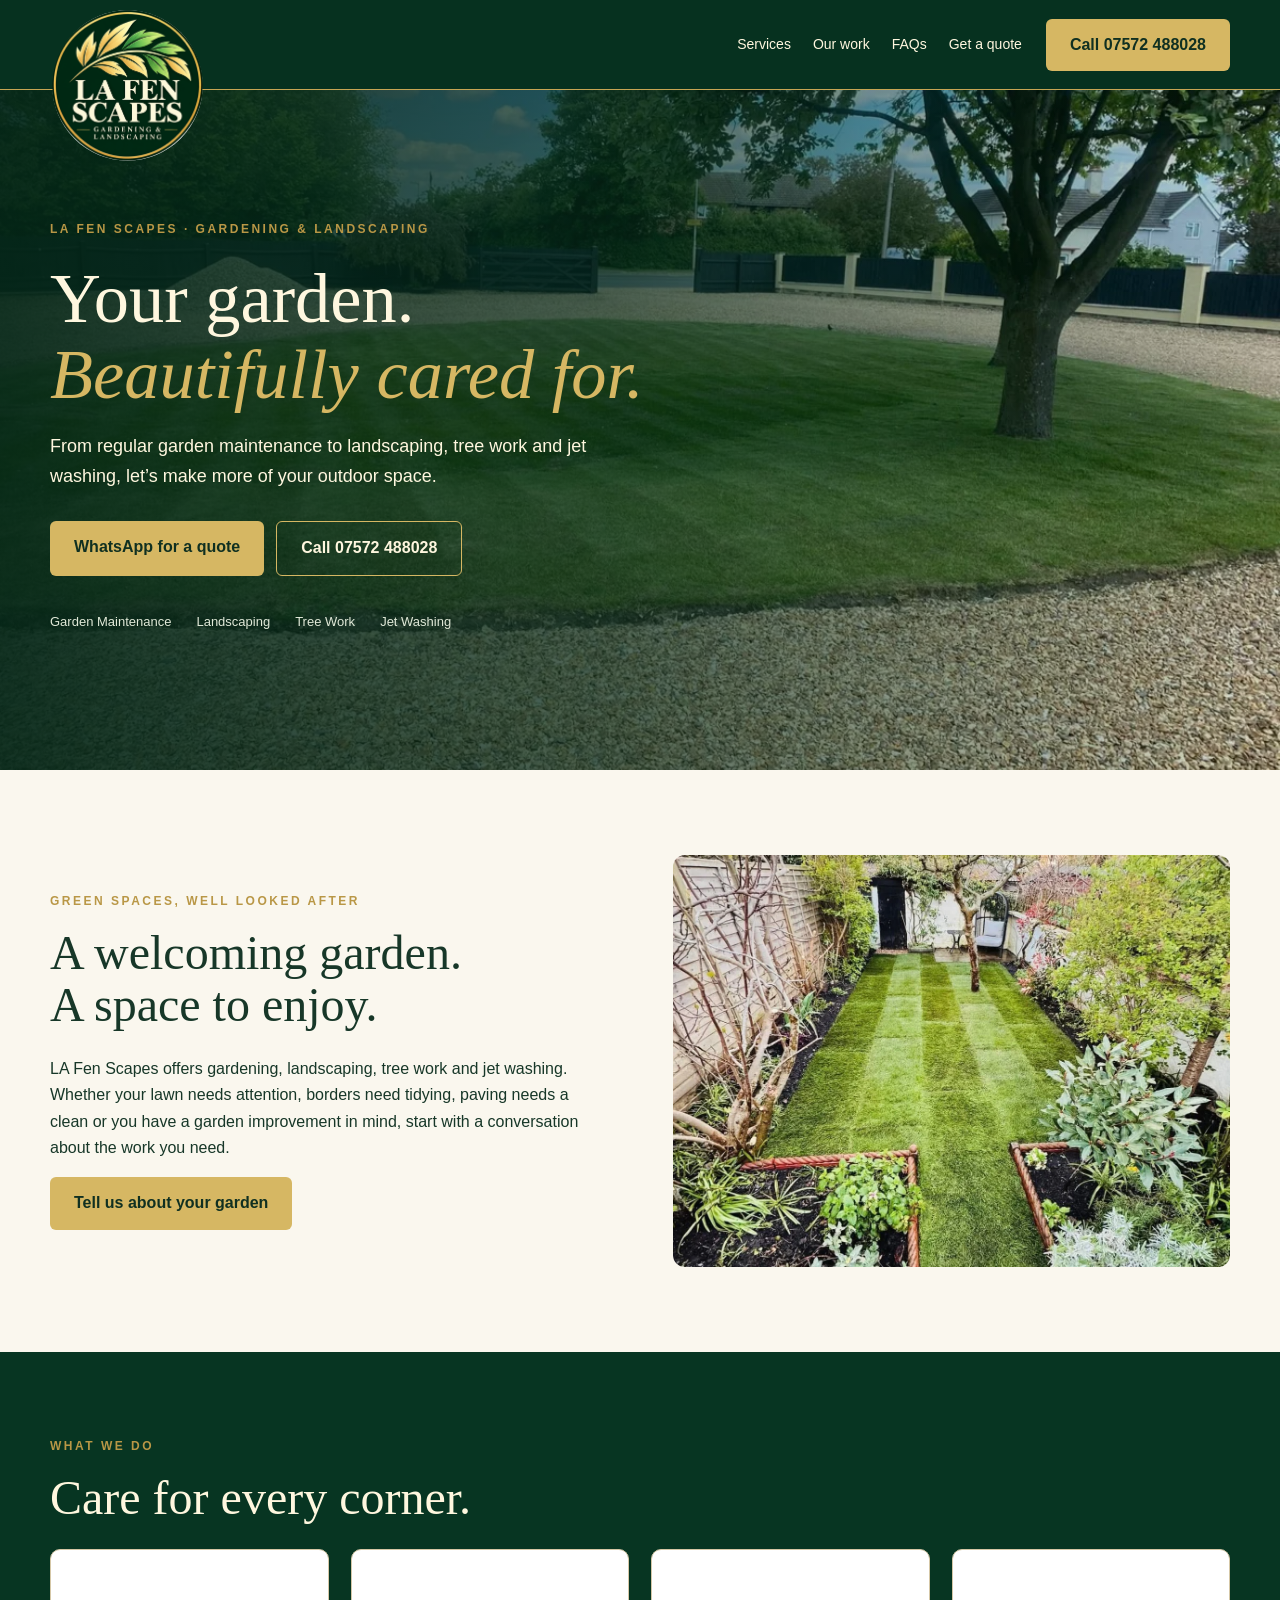
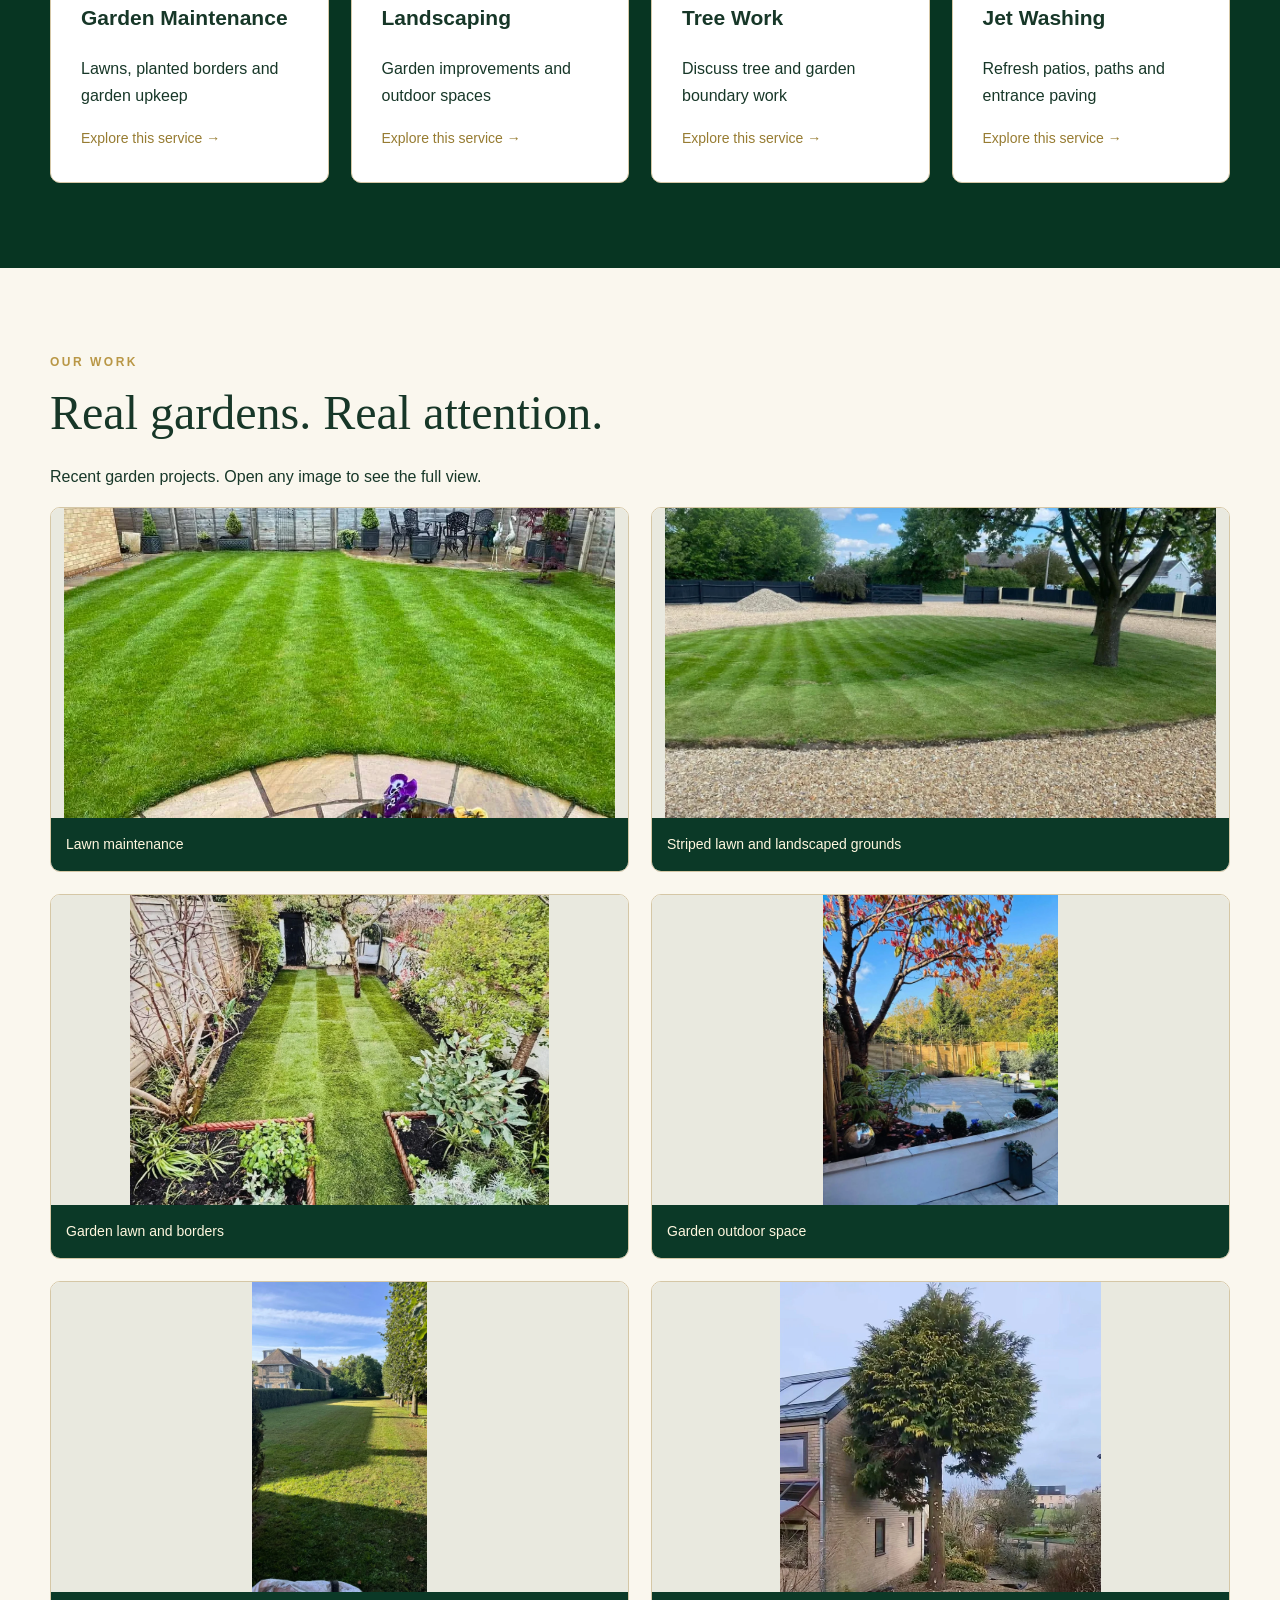
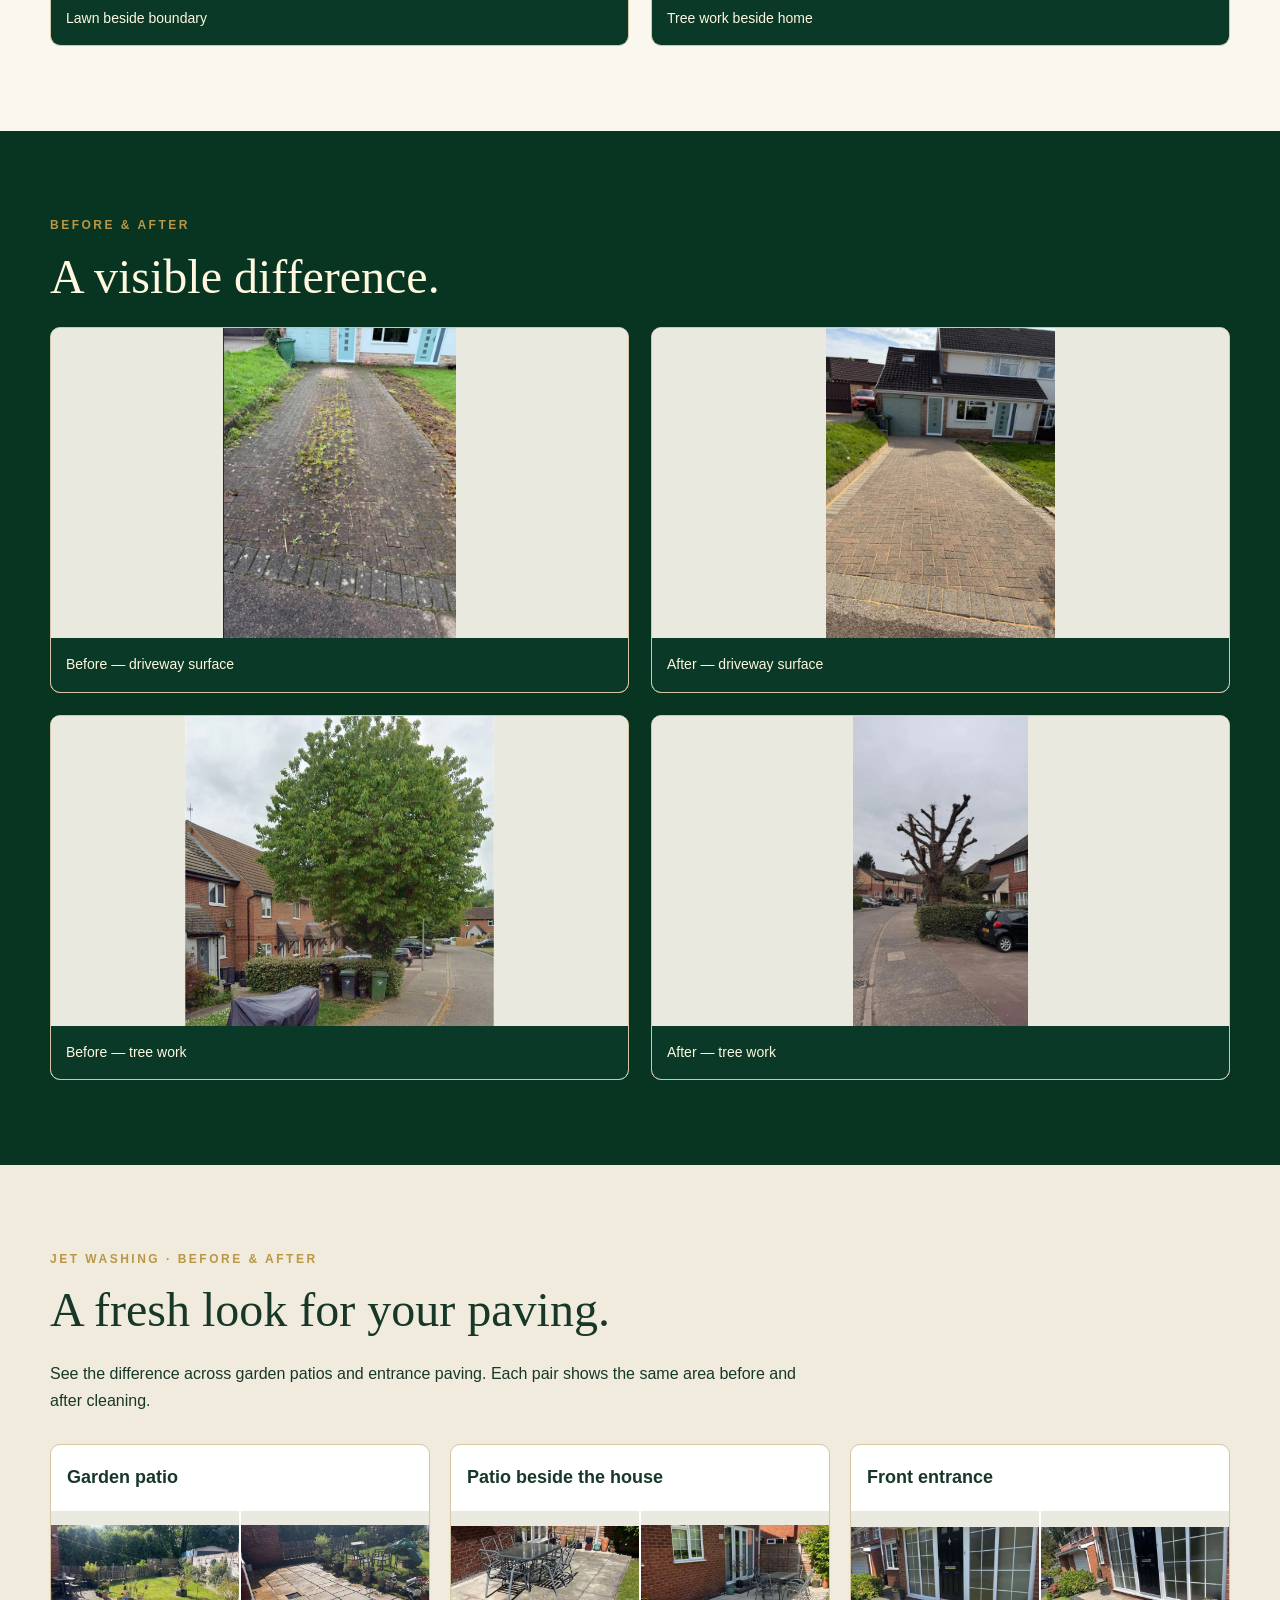
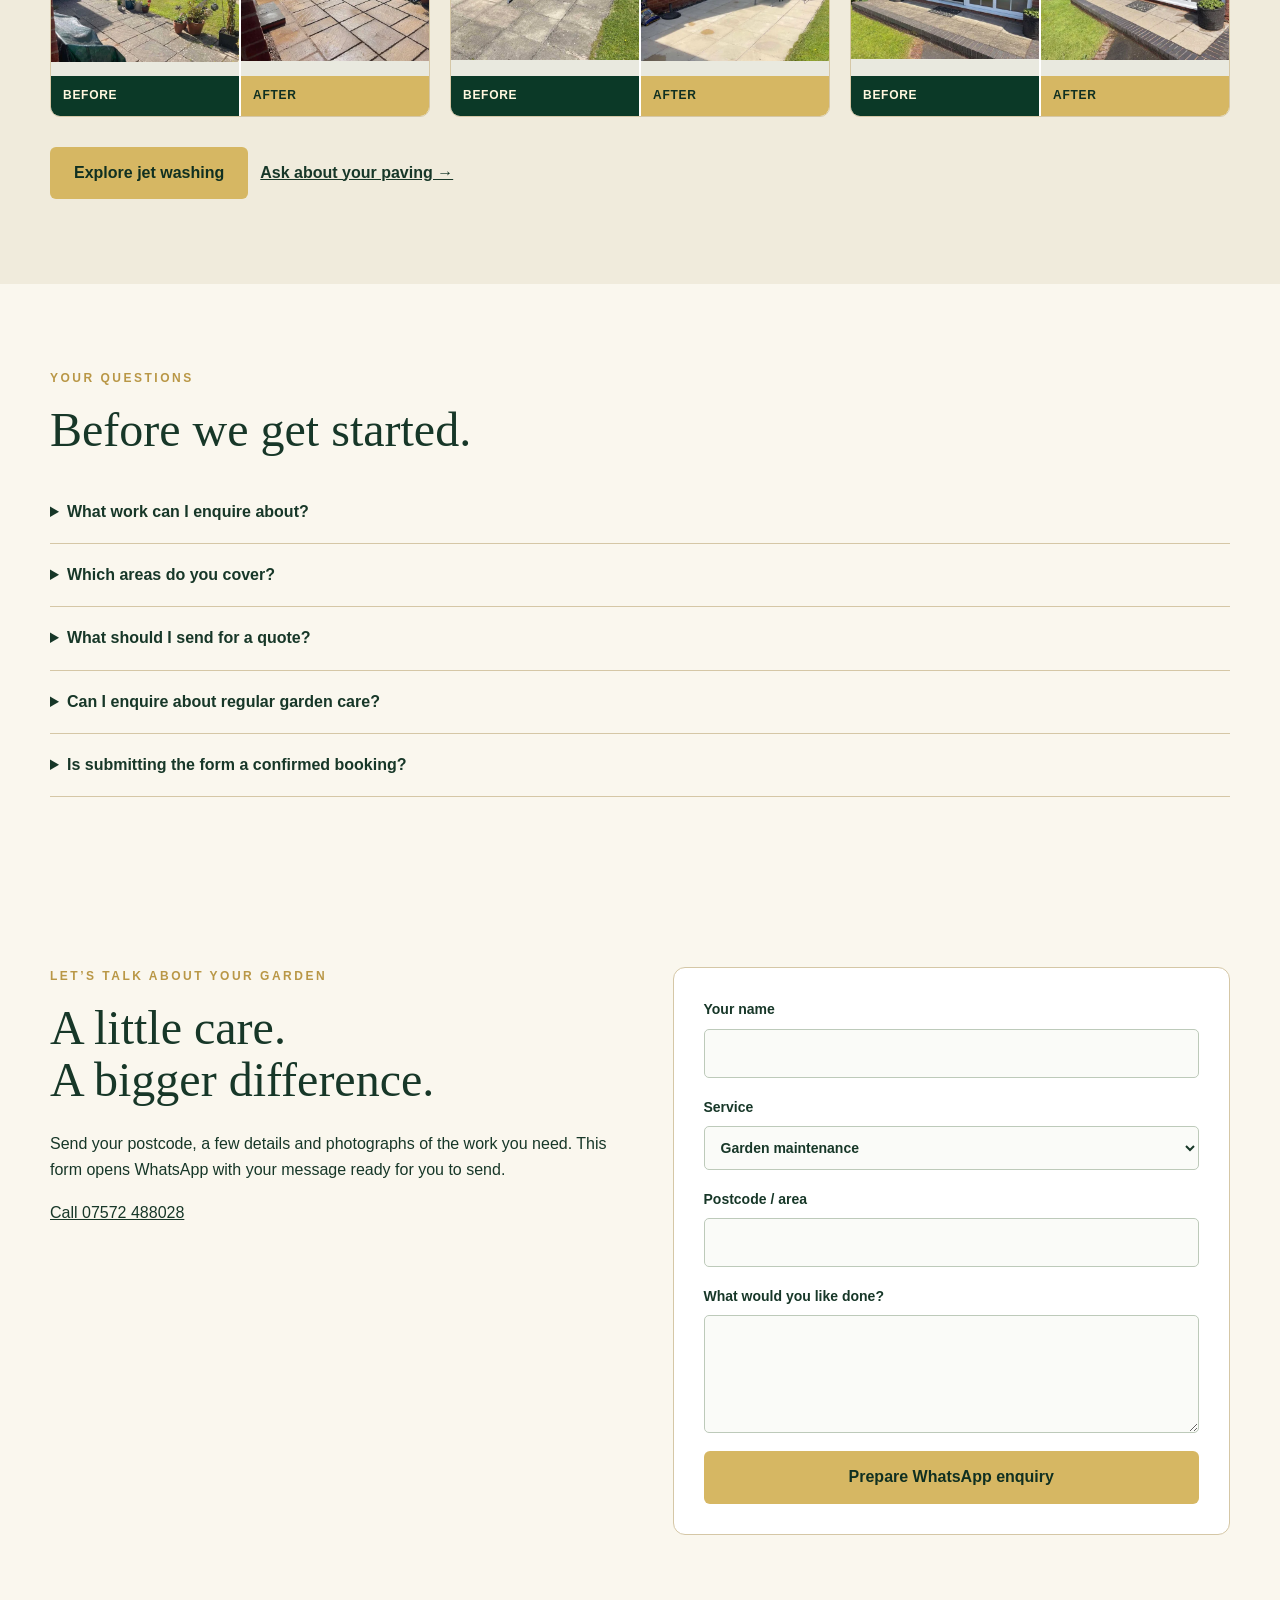
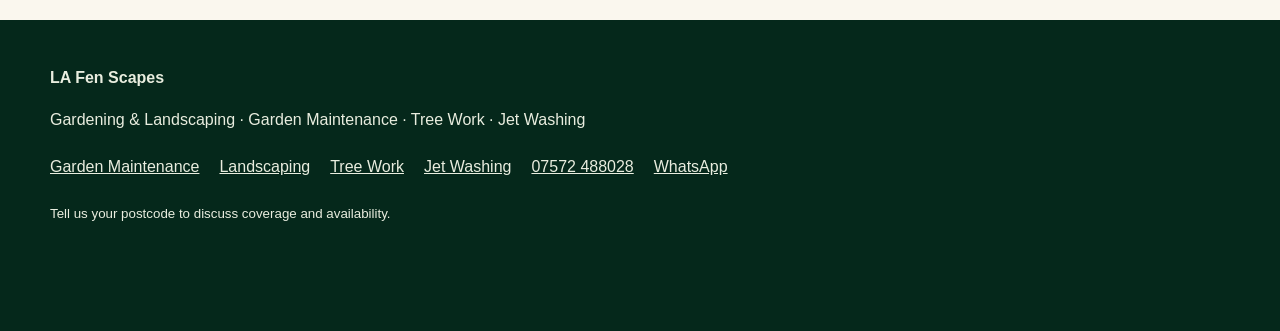
==== commit f88c293c: "Add files via upload" ====
--- a/index.html
+++ b/index.html
@@ -1,2 +1,4 @@
 <!doctype html>
-<html lang="en-GB"><head><meta charset="utf-8"><meta name="viewport" content="width=device-width,initial-scale=1"><title>LA Fen Scapes | Landscaping, Gardening &amp; Jet Washing</title><meta name="description" content="Garden maintenance, landscaping, tree work and jet washing from LA Fen Scapes. See patio cleaning before and after photos. Call or WhatsApp 07572 488028."><meta name="robots" content="noindex,follow"><link rel="canonical" href="https://preview.getmywebsite.uk/la-fen-scapes/"><link rel="icon" href="assets/favicon.png"><link rel="stylesheet" href="style.css"><meta property="og:type" content="website"><meta property="og:title" content="LA Fen Scapes | Landscaping, Gardening &amp; Jet Washing"><meta property="og:description" content="Garden maintenance, landscaping, tree work and jet washing from LA Fen Scapes. See patio cleaning before and after photos. Call or WhatsApp 07572 488028."><meta property="og:url" content="https://preview.getmywebsite.uk/la-fen-scapes/"><meta property="og:image" content="https://preview.getmywebsite.uk/la-fen-scapes/assets/social-share.jpg"><meta property="og:image:width" content="1200"><meta property="og:image:height" content="630"><meta name="twitter:card" content="summary_large_image"><meta name="twitter:title" content="LA Fen Scapes | Landscaping, Gardening &amp; Jet Washing"><meta name="twitter:description" content="Garden maintenance, landscaping, tree work and jet washing from LA Fen Scapes. See patio cleaning before and after photos. Call or WhatsApp 07572 488028."><meta name="twitter:image" content="https://preview.getmywebsite.uk/la-fen-scapes/assets/social-share.jpg"><script type="application/ld+json">{"@context": "https://schema.org", "@graph": [{"@type": "Organization", "@id": "https://preview.getmywebsite.uk/la-fen-scapes/#business", "name": "LA Fen Scapes", "url": "https://preview.getmywebsite.uk/la-fen-scapes/", "telephone": "+447572488028", "logo": "https://preview.getmywebsite.uk/la-fen-scapes/assets/logo.png"}, {"@type": "WebSite", "@id": "https://preview.getmywebsite.uk/la-fen-scapes/#website", "url": "https://preview.getmywebsite.uk/la-fen-scapes/", "name": "LA Fen Scapes"}, {"@type": "WebPage", "url": "https://preview.getmywebsite.uk/la-fen-scapes/", "name": "LA Fen Scapes | Landscaping, Gardening & Jet Washing", "isPartOf": {"@id": "https://preview.getmywebsite.uk/la-fen-scapes/#website"}, "description": "Garden maintenance, landscaping, tree work and jet washing from LA Fen Scapes. See patio cleaning before and after photos. Call or WhatsApp 07572 488028."}]}</script><script src="script.js" defer></script></head><body><header><div class="wrap nav"><a href="index.html" class="logo" aria-label="LA Fen Scapes home"><img src="assets/logo.png" width="155" height="155" alt="LA Fen Scapes Gardening and Landscaping logo"></a><nav><a href="index.html#services">Services</a><a href="index.html#projects">Our work</a><a href="index.html#faq">FAQs</a><a href="#quote">Get a quote</a></nav><a href="tel:07572488028" class="button">Call 07572 488028</a></div></header><main><section class="hero" id="hero"><img src="assets/project-4626-1200.webp" srcset="assets/project-4626-600.webp 600w, assets/project-4626-1200.webp 1200w" sizes="(max-width:800px) 95vw, 1180px" width="1200" height="675" alt="Striped lawn and mature tree in landscaped grounds" decoding="async" fetchpriority="high"><div class="wrap"><div class="hero-copy"><div class="kicker">LA FEN SCAPES · GARDENING &amp; LANDSCAPING</div><h1>Your garden.<br><em>Beautifully cared for.</em></h1><p>From regular garden maintenance to landscaping, tree work and jet washing, let’s make more of your outdoor space.</p><div class="actions"><a class="button" href="https://wa.me/447572488028" target="_blank" rel="noopener">WhatsApp for a quote</a><a class="button outline" href="tel:07572488028">Call 07572 488028</a></div><div class="trust"><span>Garden Maintenance</span><span>Landscaping</span><span>Tree Work</span><span>Jet Washing</span></div></div></div></section><section class="section"><div class="wrap intro"><div><div class="kicker">GREEN SPACES, WELL LOOKED AFTER</div><h2>A welcoming garden.<br>A space to enjoy.</h2><p>LA Fen Scapes offers gardening, landscaping, tree work and jet washing. Whether your lawn needs attention, borders need tidying, paving needs a clean or you have a garden improvement in mind, start with a conversation about the work you need.</p><a class="button" href="#quote">Tell us about your garden</a></div><img src="assets/project-4625-1200.webp" srcset="assets/project-4625-600.webp 600w, assets/project-4625-1200.webp 1200w" sizes="(max-width:800px) 95vw, 1180px" width="1200" height="887" alt="Maintained compact garden with lawn and planted borders" decoding="async" loading="lazy"></div></section><section class="section dark" id="services"><div class="wrap"><div class="kicker">WHAT WE DO</div><h2>Care for every corner.</h2><div class="services"><article class="service" style="color:#173728"><h3><a href="garden-maintenance.html">Garden Maintenance</a></h3><p>Lawns, planted borders and garden upkeep</p><a href="garden-maintenance.html"><span>Explore this service →</span></a></article><article class="service" style="color:#173728"><h3><a href="landscaping.html">Landscaping</a></h3><p>Garden improvements and outdoor spaces</p><a href="landscaping.html"><span>Explore this service →</span></a></article><article class="service" style="color:#173728"><h3><a href="tree-work.html">Tree Work</a></h3><p>Discuss tree and garden boundary work</p><a href="tree-work.html"><span>Explore this service →</span></a></article><article class="service" style="color:#173728"><h3><a href="jet-washing.html">Jet Washing</a></h3><p>Refresh patios, paths and entrance paving</p><a href="jet-washing.html"><span>Explore this service →</span></a></article></div></div></section><section class="section" id="projects"><div class="wrap"><div class="kicker">OUR WORK</div><h2>Real gardens. Real attention.</h2><p>Recent garden projects. Open any image to see the full view.</p><div class="gallery"><figure><a href="assets/project-4623.jpg" target="_blank" rel="noopener" aria-label="Open full photograph: Lawn maintenance"><img src="assets/project-4623-1200.webp" srcset="assets/project-4623-600.webp 600w, assets/project-4623-1200.webp 960w" sizes="(max-width:800px) 95vw, 1180px" width="960" height="540" alt="Lawn maintenance" decoding="async" loading="lazy"></a><figcaption>Lawn maintenance</figcaption></figure><figure><a href="assets/project-4626.jpg" target="_blank" rel="noopener" aria-label="Open full photograph: Striped lawn and landscaped grounds"><img src="assets/project-4626-1200.webp" srcset="assets/project-4626-600.webp 600w, assets/project-4626-1200.webp 1200w" sizes="(max-width:800px) 95vw, 1180px" width="1200" height="675" alt="Striped lawn and landscaped grounds" decoding="async" loading="lazy"></a><figcaption>Striped lawn and landscaped grounds</figcaption></figure><figure><a href="assets/project-4625.jpg" target="_blank" rel="noopener" aria-label="Open full photograph: Garden lawn and borders"><img src="assets/project-4625-1200.webp" srcset="assets/project-4625-600.webp 600w, assets/project-4625-1200.webp 1200w" sizes="(max-width:800px) 95vw, 1180px" width="1200" height="887" alt="Garden lawn and borders" decoding="async" loading="lazy"></a><figcaption>Garden lawn and borders</figcaption></figure><figure><a href="assets/project-4617.jpg" target="_blank" rel="noopener" aria-label="Open full photograph: Garden outdoor space"><img src="assets/project-4617-1200.webp" srcset="assets/project-4617-600.webp 600w, assets/project-4617-1200.webp 1200w" sizes="(max-width:800px) 95vw, 1180px" width="1200" height="1578" alt="Garden outdoor space" decoding="async" loading="lazy"></a><figcaption>Garden outdoor space</figcaption></figure><figure><a href="assets/project-4624.jpg" target="_blank" rel="noopener" aria-label="Open full photograph: Lawn beside boundary"><img src="assets/project-4624-1200.webp" srcset="assets/project-4624-600.webp 600w, assets/project-4624-1200.webp 900w" sizes="(max-width:800px) 95vw, 1180px" width="900" height="1600" alt="Lawn beside boundary" decoding="async" loading="lazy"></a><figcaption>Lawn beside boundary</figcaption></figure><figure><a href="assets/project-4619.jpg" target="_blank" rel="noopener" aria-label="Open full photograph: Tree work beside home"><img src="assets/project-4619-1200.webp" srcset="assets/project-4619-600.webp 600w, assets/project-4619-1200.webp 1200w" sizes="(max-width:800px) 95vw, 1180px" width="1200" height="1161" alt="Tree work beside home" decoding="async" loading="lazy"></a><figcaption>Tree work beside home</figcaption></figure></div></div></section><section class="section dark"><div class="wrap"><div class="kicker">BEFORE &amp; AFTER</div><h2>A visible difference.</h2><div class="gallery"><figure><a href="assets/project-4616.jpg" target="_blank" rel="noopener" aria-label="Open full photograph: Before — driveway surface"><img src="assets/project-4616-1200.webp" srcset="assets/project-4616-600.webp 600w, assets/project-4616-1200.webp 1200w" sizes="(max-width:800px) 95vw, 1180px" width="1200" height="1593" alt="Before — driveway surface" decoding="async" loading="lazy"></a><figcaption>Before — driveway surface</figcaption></figure><figure><a href="assets/project-4615.jpg" target="_blank" rel="noopener" aria-label="Open full photograph: After — driveway surface"><img src="assets/project-4615-1200.webp" srcset="assets/project-4615-600.webp 600w, assets/project-4615-1200.webp 1152w" sizes="(max-width:800px) 95vw, 1180px" width="1152" height="1556" alt="After — driveway surface" decoding="async" loading="lazy"></a><figcaption>After — driveway surface</figcaption></figure><figure><a href="assets/project-4621.jpg" target="_blank" rel="noopener" aria-label="Open full photograph: Before — tree work"><img src="assets/project-4621-1200.webp" srcset="assets/project-4621-600.webp 600w, assets/project-4621-1200.webp 1200w" sizes="(max-width:800px) 95vw, 1180px" width="1200" height="1201" alt="Before — tree work" decoding="async" loading="lazy"></a><figcaption>Before — tree work</figcaption></figure><figure><a href="assets/project-4622.jpg" target="_blank" rel="noopener" aria-label="Open full photograph: After — tree work"><img src="assets/project-4622-1200.webp" srcset="assets/project-4622-600.webp 600w, assets/project-4622-1200.webp 900w" sizes="(max-width:800px) 95vw, 1180px" width="900" height="1600" alt="After — tree work" decoding="async" loading="lazy"></a><figcaption>After — tree work</figcaption></figure></div></div></section><section class="section jet-results" id="jet-washing-results"><div class="wrap"><div class="kicker">JET WASHING · BEFORE &amp; AFTER</div><h2>A fresh look for your paving.</h2><p>See the difference across garden patios and entrance paving. Each pair shows the same area before and after cleaning.</p><div class="jet-pairs"><article class="jet-pair"><h3>Garden patio</h3><div class="jet-pair-images"><figure><a href="assets/jet-washing-1.jpg" target="_blank" rel="noopener" aria-label="Open full photograph: Garden patio beside the lawn before"><img src="assets/jet-washing-1-1200.webp" srcset="assets/jet-washing-1-600.webp 600w, assets/jet-washing-1-1200.webp 1200w" sizes="(max-width:700px) 46vw, 180px" width="1200" height="875" alt="Garden patio beside the lawn before jet washing" decoding="async" loading="lazy"></a><figcaption>Before</figcaption></figure><figure><a href="assets/jet-washing-2.jpg" target="_blank" rel="noopener" aria-label="Open full photograph: Garden patio beside the lawn after"><img src="assets/jet-washing-2-1200.webp" srcset="assets/jet-washing-2-600.webp 600w, assets/jet-washing-2-1200.webp 1200w" sizes="(max-width:700px) 46vw, 180px" width="1200" height="866" alt="Garden patio beside the lawn after jet washing" decoding="async" loading="lazy"></a><figcaption>After</figcaption></figure></div></article><article class="jet-pair"><h3>Patio beside the house</h3><div class="jet-pair-images"><figure><a href="assets/jet-washing-5.jpg" target="_blank" rel="noopener" aria-label="Open full photograph: Paved seating area beside the house before"><img src="assets/jet-washing-5-1200.webp" srcset="assets/jet-washing-5-600.webp 600w, assets/jet-washing-5-1200.webp 1200w" sizes="(max-width:700px) 46vw, 180px" width="1200" height="856" alt="Paved seating area beside the house before jet washing" decoding="async" loading="lazy"></a><figcaption>Before</figcaption></figure><figure><a href="assets/jet-washing-4.jpg" target="_blank" rel="noopener" aria-label="Open full photograph: Paved seating area beside the house after"><img src="assets/jet-washing-4-1200.webp" srcset="assets/jet-washing-4-600.webp 600w, assets/jet-washing-4-1200.webp 1200w" sizes="(max-width:700px) 46vw, 180px" width="1200" height="867" alt="Paved seating area beside the house after jet washing" decoding="async" loading="lazy"></a><figcaption>After</figcaption></figure></div></article><article class="jet-pair"><h3>Front entrance</h3><div class="jet-pair-images"><figure><a href="assets/jet-washing-3.jpg" target="_blank" rel="noopener" aria-label="Open full photograph: Paving outside the front doors before"><img src="assets/jet-washing-3-1200.webp" srcset="assets/jet-washing-3-600.webp 600w, assets/jet-washing-3-1200.webp 1200w" sizes="(max-width:700px) 46vw, 180px" width="1200" height="844" alt="Paving outside the front doors before jet washing" decoding="async" loading="lazy"></a><figcaption>Before</figcaption></figure><figure><a href="assets/jet-washing-6.jpg" target="_blank" rel="noopener" aria-label="Open full photograph: Paving outside the front doors after"><img src="assets/jet-washing-6-1200.webp" srcset="assets/jet-washing-6-600.webp 600w, assets/jet-washing-6-1200.webp 1200w" sizes="(max-width:700px) 46vw, 180px" width="1200" height="847" alt="Paving outside the front doors after jet washing" decoding="async" loading="lazy"></a><figcaption>After</figcaption></figure></div></article></div><div class="actions"><a href="jet-washing.html" class="button">Explore jet washing</a><a class="jet-text-link" href="#quote">Ask about your paving →</a></div></div></section><section class="section" id="faq"><div class="wrap"><div class="kicker">YOUR QUESTIONS</div><h2>Before we get started.</h2><details><summary>What work can I enquire about?</summary><p>Garden maintenance, landscaping, tree work and jet washing for patios, paths and entrance paving. Describe your job so we can confirm its scope and suitability.</p></details><details><summary>Which areas do you cover?</summary><p>Send your postcode to discuss coverage and availability. A fixed service area has not been supplied for this demo.</p></details><details><summary>What should I send for a quote?</summary><p>Your postcode, photographs, a description of the job and any access information. Attach photographs in WhatsApp after the form opens.</p></details><details><summary>Can I enquire about regular garden care?</summary><p>Yes. Tell us whether you need a one-off visit or ongoing maintenance, and we can discuss the work and timing.</p></details><details><summary>Is submitting the form a confirmed booking?</summary><p>No. The form prepares a WhatsApp enquiry. We discuss the work, quote and arrangements before confirming a job.</p></details></div></section><section class="section" id="quote"><div class="wrap quote-layout"><div><div class="kicker">LET’S TALK ABOUT YOUR GARDEN</div><h2>A little care.<br>A bigger difference.</h2><p>Send your postcode, a few details and photographs of the work you need. This form opens WhatsApp with your message ready for you to send.</p><p><a href="tel:07572488028">Call 07572 488028</a></p></div><form id="quote-form"><label>Your name<input name="name" required autocomplete="name" maxlength="120"></label><label>Service<select name="service"><option>Garden maintenance</option><option>Landscaping</option><option>Tree work</option><option>Driveway / outdoor maintenance enquiry</option><option>Other garden enquiry</option><option value="Jet washing">Jet washing</option></select></label><label>Postcode / area<input name="area" required maxlength="100"></label><label>What would you like done?<textarea name="details" required rows="4" maxlength="3000"></textarea></label><button class="button">Prepare WhatsApp enquiry</button></form></div></section></main><footer><div class="wrap"><strong>LA Fen Scapes</strong><p>Gardening &amp; Landscaping · Garden Maintenance · Tree Work · Jet Washing</p><div class="footer-links"><a href="garden-maintenance.html">Garden Maintenance</a><a href="landscaping.html">Landscaping</a><a href="tree-work.html">Tree Work</a><a href="jet-washing.html">Jet Washing</a><a href="tel:07572488028">07572 488028</a><a href="https://wa.me/447572488028" target="_blank" rel="noopener">WhatsApp</a></div><small>Tell us your postcode to discuss coverage and availability.</small></div></footer><div id="floating" class="floating" hidden aria-hidden="true"><a href="tel:07572488028" tabindex="-1">Call</a><a href="https://wa.me/447572488028" target="_blank" rel="noopener" tabindex="-1">WhatsApp</a></div></body></html>+<html lang="en-GB"><head><meta charset="utf-8"><meta name="viewport" content="width=device-width,initial-scale=1"><title>LA Fen Scapes | Landscaping, Gardening &amp; Jet Washing</title><meta name="description" content="Garden maintenance, landscaping, tree work and jet washing from LA Fen Scapes. See patio cleaning before and after photos. Call or WhatsApp 07572 488028."><meta name="robots" content="noindex,follow"><link rel="canonical" href="https://preview.getmywebsite.uk/la-fen-scapes/"><link rel="icon" href="assets/favicon.png"><link rel="stylesheet" href="style-d0ec473c079c.css"><meta property="og:type" content="website"><meta property="og:title" content="LA Fen Scapes | Landscaping, Gardening &amp; Jet Washing"><meta property="og:description" content="Garden maintenance, landscaping, tree work and jet washing from LA Fen Scapes. See patio cleaning before and after photos. Call or WhatsApp 07572 488028."><meta property="og:url" content="https://preview.getmywebsite.uk/la-fen-scapes/"><meta property="og:image" content="https://preview.getmywebsite.uk/la-fen-scapes/assets/social-share.jpg"><meta property="og:image:width" content="1200"><meta property="og:image:height" content="630"><meta name="twitter:card" content="summary_large_image"><meta name="twitter:title" content="LA Fen Scapes | Landscaping, Gardening &amp; Jet Washing"><meta name="twitter:description" content="Garden maintenance, landscaping, tree work and jet washing from LA Fen Scapes. See patio cleaning before and after photos. Call or WhatsApp 07572 488028."><meta name="twitter:image" content="https://preview.getmywebsite.uk/la-fen-scapes/assets/social-share.jpg"><script type="application/ld+json">{"@context": "https://schema.org", "@graph": [{"@type": "Organization", "@id": "https://preview.getmywebsite.uk/la-fen-scapes/#business", "name": "LA Fen Scapes", "url": "https://preview.getmywebsite.uk/la-fen-scapes/", "telephone": "+447572488028", "logo": "https://preview.getmywebsite.uk/la-fen-scapes/assets/logo.png"}, {"@type": "WebSite", "@id": "https://preview.getmywebsite.uk/la-fen-scapes/#website", "url": "https://preview.getmywebsite.uk/la-fen-scapes/", "name": "LA Fen Scapes"}, {"@type": "WebPage", "url": "https://preview.getmywebsite.uk/la-fen-scapes/", "name": "LA Fen Scapes | Landscaping, Gardening & Jet Washing", "isPartOf": {"@id": "https://preview.getmywebsite.uk/la-fen-scapes/#website"}, "description": "Garden maintenance, landscaping, tree work and jet washing from LA Fen Scapes. See patio cleaning before and after photos. Call or WhatsApp 07572 488028."}]}</script><script src="script.js" defer></script><style id="jet-washing-layout">
+.services{grid-template-columns:repeat(4,minmax(0,1fr))}.jet-results{background:#f0ebdc}.jet-pairs{display:grid;grid-template-columns:repeat(3,minmax(0,1fr));gap:20px;margin-top:30px}.jet-pair{background:#fff;border:1px solid #d5c7a6;border-radius:10px;overflow:hidden;min-width:0}.jet-pair h3{font-size:18px;margin:0;padding:18px 16px}.jet-pair-images{display:grid;grid-template-columns:repeat(2,minmax(0,1fr));gap:2px}.jet-pair figure{margin:0;min-width:0}.jet-pair figure a{display:block;background:#e9e9df}.jet-pair img{width:100%;height:165px;object-fit:contain}.jet-pair figcaption{background:#0b3927;color:#fff7df;padding:10px 12px;font-size:12px;font-weight:bold;text-transform:uppercase;letter-spacing:.06em}.jet-pair figure:last-child figcaption{background:#d6b763;color:#103021}.jet-text-link{align-self:center;font-weight:bold}.jet-results>.wrap>p{max-width:750px}@media(max-width:1000px){.services{grid-template-columns:repeat(2,minmax(0,1fr))}.jet-pairs{gap:12px}.jet-pair h3{font-size:16px;padding:14px 12px}.jet-pair img{height:140px}}@media(max-width:700px){.jet-pairs{grid-template-columns:1fr;gap:22px}.jet-pair img{height:auto;aspect-ratio:4/3;max-height:230px}.jet-pair h3{font-size:19px}}@media(max-width:480px){.services{grid-template-columns:1fr}}
+</style></head><body><header><div class="wrap nav"><a href="index.html" class="logo" aria-label="LA Fen Scapes home"><img src="assets/logo.png" width="155" height="155" alt="LA Fen Scapes Gardening and Landscaping logo"></a><nav><a href="index.html#services">Services</a><a href="index.html#projects">Our work</a><a href="index.html#faq">FAQs</a><a href="#quote">Get a quote</a></nav><a href="tel:07572488028" class="button">Call 07572 488028</a></div></header><main><section class="hero" id="hero"><img src="assets/project-4626-1200.webp" srcset="assets/project-4626-600.webp 600w, assets/project-4626-1200.webp 1200w" sizes="(max-width:800px) 95vw, 1180px" width="1200" height="675" alt="Striped lawn and mature tree in landscaped grounds" decoding="async" fetchpriority="high"><div class="wrap"><div class="hero-copy"><div class="kicker">LA FEN SCAPES · GARDENING &amp; LANDSCAPING</div><h1>Your garden.<br><em>Beautifully cared for.</em></h1><p>From regular garden maintenance to landscaping, tree work and jet washing, let’s make more of your outdoor space.</p><div class="actions"><a class="button" href="https://wa.me/447572488028" target="_blank" rel="noopener">WhatsApp for a quote</a><a class="button outline" href="tel:07572488028">Call 07572 488028</a></div><div class="trust"><span>Garden Maintenance</span><span>Landscaping</span><span>Tree Work</span><span>Jet Washing</span></div></div></div></section><section class="section"><div class="wrap intro"><div><div class="kicker">GREEN SPACES, WELL LOOKED AFTER</div><h2>A welcoming garden.<br>A space to enjoy.</h2><p>LA Fen Scapes offers gardening, landscaping, tree work and jet washing. Whether your lawn needs attention, borders need tidying, paving needs a clean or you have a garden improvement in mind, start with a conversation about the work you need.</p><a class="button" href="#quote">Tell us about your garden</a></div><img src="assets/project-4625-1200.webp" srcset="assets/project-4625-600.webp 600w, assets/project-4625-1200.webp 1200w" sizes="(max-width:800px) 95vw, 1180px" width="1200" height="887" alt="Maintained compact garden with lawn and planted borders" decoding="async" loading="lazy"></div></section><section class="section dark" id="services"><div class="wrap"><div class="kicker">WHAT WE DO</div><h2>Care for every corner.</h2><div class="services"><article class="service" style="color:#173728"><h3><a href="garden-maintenance.html">Garden Maintenance</a></h3><p>Lawns, planted borders and garden upkeep</p><a href="garden-maintenance.html"><span>Explore this service →</span></a></article><article class="service" style="color:#173728"><h3><a href="landscaping.html">Landscaping</a></h3><p>Garden improvements and outdoor spaces</p><a href="landscaping.html"><span>Explore this service →</span></a></article><article class="service" style="color:#173728"><h3><a href="tree-work.html">Tree Work</a></h3><p>Discuss tree and garden boundary work</p><a href="tree-work.html"><span>Explore this service →</span></a></article><article class="service" style="color:#173728"><h3><a href="jet-washing.html">Jet Washing</a></h3><p>Refresh patios, paths and entrance paving</p><a href="jet-washing.html"><span>Explore this service →</span></a></article></div></div></section><section class="section" id="projects"><div class="wrap"><div class="kicker">OUR WORK</div><h2>Real gardens. Real attention.</h2><p>Recent garden projects. Open any image to see the full view.</p><div class="gallery"><figure><a href="assets/project-4623.jpg" target="_blank" rel="noopener" aria-label="Open full photograph: Lawn maintenance"><img src="assets/project-4623-1200.webp" srcset="assets/project-4623-600.webp 600w, assets/project-4623-1200.webp 960w" sizes="(max-width:800px) 95vw, 1180px" width="960" height="540" alt="Lawn maintenance" decoding="async" loading="lazy"></a><figcaption>Lawn maintenance</figcaption></figure><figure><a href="assets/project-4626.jpg" target="_blank" rel="noopener" aria-label="Open full photograph: Striped lawn and landscaped grounds"><img src="assets/project-4626-1200.webp" srcset="assets/project-4626-600.webp 600w, assets/project-4626-1200.webp 1200w" sizes="(max-width:800px) 95vw, 1180px" width="1200" height="675" alt="Striped lawn and landscaped grounds" decoding="async" loading="lazy"></a><figcaption>Striped lawn and landscaped grounds</figcaption></figure><figure><a href="assets/project-4625.jpg" target="_blank" rel="noopener" aria-label="Open full photograph: Garden lawn and borders"><img src="assets/project-4625-1200.webp" srcset="assets/project-4625-600.webp 600w, assets/project-4625-1200.webp 1200w" sizes="(max-width:800px) 95vw, 1180px" width="1200" height="887" alt="Garden lawn and borders" decoding="async" loading="lazy"></a><figcaption>Garden lawn and borders</figcaption></figure><figure><a href="assets/project-4617.jpg" target="_blank" rel="noopener" aria-label="Open full photograph: Garden outdoor space"><img src="assets/project-4617-1200.webp" srcset="assets/project-4617-600.webp 600w, assets/project-4617-1200.webp 1200w" sizes="(max-width:800px) 95vw, 1180px" width="1200" height="1578" alt="Garden outdoor space" decoding="async" loading="lazy"></a><figcaption>Garden outdoor space</figcaption></figure><figure><a href="assets/project-4624.jpg" target="_blank" rel="noopener" aria-label="Open full photograph: Lawn beside boundary"><img src="assets/project-4624-1200.webp" srcset="assets/project-4624-600.webp 600w, assets/project-4624-1200.webp 900w" sizes="(max-width:800px) 95vw, 1180px" width="900" height="1600" alt="Lawn beside boundary" decoding="async" loading="lazy"></a><figcaption>Lawn beside boundary</figcaption></figure><figure><a href="assets/project-4619.jpg" target="_blank" rel="noopener" aria-label="Open full photograph: Tree work beside home"><img src="assets/project-4619-1200.webp" srcset="assets/project-4619-600.webp 600w, assets/project-4619-1200.webp 1200w" sizes="(max-width:800px) 95vw, 1180px" width="1200" height="1161" alt="Tree work beside home" decoding="async" loading="lazy"></a><figcaption>Tree work beside home</figcaption></figure></div></div></section><section class="section dark"><div class="wrap"><div class="kicker">BEFORE &amp; AFTER</div><h2>A visible difference.</h2><div class="gallery"><figure><a href="assets/project-4616.jpg" target="_blank" rel="noopener" aria-label="Open full photograph: Before — driveway surface"><img src="assets/project-4616-1200.webp" srcset="assets/project-4616-600.webp 600w, assets/project-4616-1200.webp 1200w" sizes="(max-width:800px) 95vw, 1180px" width="1200" height="1593" alt="Before — driveway surface" decoding="async" loading="lazy"></a><figcaption>Before — driveway surface</figcaption></figure><figure><a href="assets/project-4615.jpg" target="_blank" rel="noopener" aria-label="Open full photograph: After — driveway surface"><img src="assets/project-4615-1200.webp" srcset="assets/project-4615-600.webp 600w, assets/project-4615-1200.webp 1152w" sizes="(max-width:800px) 95vw, 1180px" width="1152" height="1556" alt="After — driveway surface" decoding="async" loading="lazy"></a><figcaption>After — driveway surface</figcaption></figure><figure><a href="assets/project-4621.jpg" target="_blank" rel="noopener" aria-label="Open full photograph: Before — tree work"><img src="assets/project-4621-1200.webp" srcset="assets/project-4621-600.webp 600w, assets/project-4621-1200.webp 1200w" sizes="(max-width:800px) 95vw, 1180px" width="1200" height="1201" alt="Before — tree work" decoding="async" loading="lazy"></a><figcaption>Before — tree work</figcaption></figure><figure><a href="assets/project-4622.jpg" target="_blank" rel="noopener" aria-label="Open full photograph: After — tree work"><img src="assets/project-4622-1200.webp" srcset="assets/project-4622-600.webp 600w, assets/project-4622-1200.webp 900w" sizes="(max-width:800px) 95vw, 1180px" width="900" height="1600" alt="After — tree work" decoding="async" loading="lazy"></a><figcaption>After — tree work</figcaption></figure></div></div></section><section class="section jet-results" id="jet-washing-results"><div class="wrap"><div class="kicker">JET WASHING · BEFORE &amp; AFTER</div><h2>A fresh look for your paving.</h2><p>See the difference across garden patios and entrance paving. Each pair shows the same area before and after cleaning.</p><div class="jet-pairs"><article class="jet-pair"><h3>Garden patio</h3><div class="jet-pair-images"><figure><a href="assets/jet-washing-1.jpg" target="_blank" rel="noopener" aria-label="Open full photograph: Garden patio beside the lawn before"><img src="assets/jet-washing-1-1200.webp" srcset="assets/jet-washing-1-600.webp 600w, assets/jet-washing-1-1200.webp 1200w" sizes="(max-width:700px) 46vw, 180px" width="1200" height="875" alt="Garden patio beside the lawn before jet washing" decoding="async" loading="lazy"></a><figcaption>Before</figcaption></figure><figure><a href="assets/jet-washing-2.jpg" target="_blank" rel="noopener" aria-label="Open full photograph: Garden patio beside the lawn after"><img src="assets/jet-washing-2-1200.webp" srcset="assets/jet-washing-2-600.webp 600w, assets/jet-washing-2-1200.webp 1200w" sizes="(max-width:700px) 46vw, 180px" width="1200" height="866" alt="Garden patio beside the lawn after jet washing" decoding="async" loading="lazy"></a><figcaption>After</figcaption></figure></div></article><article class="jet-pair"><h3>Patio beside the house</h3><div class="jet-pair-images"><figure><a href="assets/jet-washing-5.jpg" target="_blank" rel="noopener" aria-label="Open full photograph: Paved seating area beside the house before"><img src="assets/jet-washing-5-1200.webp" srcset="assets/jet-washing-5-600.webp 600w, assets/jet-washing-5-1200.webp 1200w" sizes="(max-width:700px) 46vw, 180px" width="1200" height="856" alt="Paved seating area beside the house before jet washing" decoding="async" loading="lazy"></a><figcaption>Before</figcaption></figure><figure><a href="assets/jet-washing-4.jpg" target="_blank" rel="noopener" aria-label="Open full photograph: Paved seating area beside the house after"><img src="assets/jet-washing-4-1200.webp" srcset="assets/jet-washing-4-600.webp 600w, assets/jet-washing-4-1200.webp 1200w" sizes="(max-width:700px) 46vw, 180px" width="1200" height="867" alt="Paved seating area beside the house after jet washing" decoding="async" loading="lazy"></a><figcaption>After</figcaption></figure></div></article><article class="jet-pair"><h3>Front entrance</h3><div class="jet-pair-images"><figure><a href="assets/jet-washing-3.jpg" target="_blank" rel="noopener" aria-label="Open full photograph: Paving outside the front doors before"><img src="assets/jet-washing-3-1200.webp" srcset="assets/jet-washing-3-600.webp 600w, assets/jet-washing-3-1200.webp 1200w" sizes="(max-width:700px) 46vw, 180px" width="1200" height="844" alt="Paving outside the front doors before jet washing" decoding="async" loading="lazy"></a><figcaption>Before</figcaption></figure><figure><a href="assets/jet-washing-6.jpg" target="_blank" rel="noopener" aria-label="Open full photograph: Paving outside the front doors after"><img src="assets/jet-washing-6-1200.webp" srcset="assets/jet-washing-6-600.webp 600w, assets/jet-washing-6-1200.webp 1200w" sizes="(max-width:700px) 46vw, 180px" width="1200" height="847" alt="Paving outside the front doors after jet washing" decoding="async" loading="lazy"></a><figcaption>After</figcaption></figure></div></article></div><div class="actions"><a href="jet-washing.html" class="button">Explore jet washing</a><a class="jet-text-link" href="#quote">Ask about your paving →</a></div></div></section><section class="section" id="faq"><div class="wrap"><div class="kicker">YOUR QUESTIONS</div><h2>Before we get started.</h2><details><summary>What work can I enquire about?</summary><p>Garden maintenance, landscaping, tree work and jet washing for patios, paths and entrance paving. Describe your job so we can confirm its scope and suitability.</p></details><details><summary>Which areas do you cover?</summary><p>Send your postcode to discuss coverage and availability. A fixed service area has not been supplied for this demo.</p></details><details><summary>What should I send for a quote?</summary><p>Your postcode, photographs, a description of the job and any access information. Attach photographs in WhatsApp after the form opens.</p></details><details><summary>Can I enquire about regular garden care?</summary><p>Yes. Tell us whether you need a one-off visit or ongoing maintenance, and we can discuss the work and timing.</p></details><details><summary>Is submitting the form a confirmed booking?</summary><p>No. The form prepares a WhatsApp enquiry. We discuss the work, quote and arrangements before confirming a job.</p></details></div></section><section class="section" id="quote"><div class="wrap quote-layout"><div><div class="kicker">LET’S TALK ABOUT YOUR GARDEN</div><h2>A little care.<br>A bigger difference.</h2><p>Send your postcode, a few details and photographs of the work you need. This form opens WhatsApp with your message ready for you to send.</p><p><a href="tel:07572488028">Call 07572 488028</a></p></div><form id="quote-form"><label>Your name<input name="name" required autocomplete="name" maxlength="120"></label><label>Service<select name="service"><option>Garden maintenance</option><option>Landscaping</option><option>Tree work</option><option>Driveway / outdoor maintenance enquiry</option><option>Other garden enquiry</option><option value="Jet washing">Jet washing</option></select></label><label>Postcode / area<input name="area" required maxlength="100"></label><label>What would you like done?<textarea name="details" required rows="4" maxlength="3000"></textarea></label><button class="button">Prepare WhatsApp enquiry</button></form></div></section></main><footer><div class="wrap"><strong>LA Fen Scapes</strong><p>Gardening &amp; Landscaping · Garden Maintenance · Tree Work · Jet Washing</p><div class="footer-links"><a href="garden-maintenance.html">Garden Maintenance</a><a href="landscaping.html">Landscaping</a><a href="tree-work.html">Tree Work</a><a href="jet-washing.html">Jet Washing</a><a href="tel:07572488028">07572 488028</a><a href="https://wa.me/447572488028" target="_blank" rel="noopener">WhatsApp</a></div><small>Tell us your postcode to discuss coverage and availability.</small></div></footer><div id="floating" class="floating" hidden aria-hidden="true"><a href="tel:07572488028" tabindex="-1">Call</a><a href="https://wa.me/447572488028" target="_blank" rel="noopener" tabindex="-1">WhatsApp</a></div></body></html>
--- a/style-d0ec473c079c.css
+++ b/style-d0ec473c079c.css
@@ -0,0 +1,3 @@
+*{box-sizing:border-box}html{scroll-behavior:smooth}body{margin:0;background:#faf7ee;color:#173728;font-family:Arial,sans-serif;line-height:1.65}a{color:inherit}img{display:block;max-width:100%;height:auto}.wrap{width:min(1180px,calc(100% - 40px));margin:auto}header{position:fixed;top:0;left:0;right:0;height:90px;z-index:1000;background:#06311f;border-bottom:1px solid #c6a553;color:#fff7df}.nav{position:relative;display:flex;justify-content:flex-end;align-items:center;gap:24px;height:90px;padding-left:190px}.logo{position:absolute;left:0;top:8px;width:155px;height:155px;z-index:1001}.logo img{width:100%;height:100%;object-fit:cover;border-radius:50%;clip-path:circle(48.5%)}nav{display:flex;gap:22px;font-size:14px}nav a{text-decoration:none}.button{display:inline-block;text-decoration:none;padding:13px 24px;border-radius:6px;background:#d6b763;color:#103021;font-weight:700}.outline{border:1px solid #d6b763;background:transparent;color:#fff7df}.hero{position:relative;margin-top:90px;min-height:680px;background:#092d1d;color:#fff7df;overflow:hidden}.hero>img{position:absolute;inset:0;width:100%;height:100%;object-fit:cover;object-position:center}.hero:after{content:'';position:absolute;inset:0;background:linear-gradient(90deg,#042617ee,#042617b0 48%,#04261720)}.hero-copy{position:relative;z-index:1;padding:130px 0 100px;max-width:660px}h1,h2{font-family:Georgia,serif;line-height:1.08;font-weight:400}h1{font-size:clamp(42px,5.5vw,72px);margin:20px 0}h2{font-size:clamp(32px,4vw,48px);margin:15px 0 25px}h3{font-size:21px}em{color:#d6b763}.kicker{text-transform:uppercase;letter-spacing:2.5px;font-size:12px;font-weight:700;color:#b99746}.hero p{font-size:18px;max-width:560px}.actions{display:flex;gap:12px;flex-wrap:wrap;margin-top:30px}.trust{display:flex;gap:25px;margin-top:35px;font-size:13px;color:#e1e9d8}.section{padding:85px 0}.dark{background:#073522;color:#fff7df}.intro,.split{display:grid;grid-template-columns:1fr 1fr;gap:65px;align-items:center}.intro img,.split img{border-radius:12px;max-height:500px;width:100%;object-fit:cover}.services,.gallery{display:grid;grid-template-columns:repeat(3,minmax(0,1fr));gap:22px}.service{padding:30px;border:1px solid #d5c7a6;border-radius:10px;background:white}.service a{text-decoration:none}.service span{color:#977c32;font-size:14px}.gallery{grid-template-columns:repeat(2,minmax(0,1fr))}.gallery figure{margin:0;background:white;border:1px solid #d5c7a6;border-radius:10px;overflow:hidden}.gallery img{height:310px;width:100%;object-fit:contain;background:#e9e9df}.gallery figcaption{padding:15px;background:#0b3927;color:#fff7df;font-size:14px}.quote-layout{display:grid;grid-template-columns:1fr 1fr;gap:65px}form{display:grid;gap:18px;padding:30px;background:white;border:1px solid #d5c7a6;border-radius:12px}label{font-size:14px;font-weight:700}input,select,textarea{display:block;width:100%;margin-top:7px;padding:12px;border:1px solid #bdcaba;border-radius:5px;font:inherit;color:#173728;background:#fafbf8}button{border:0;cursor:pointer;font:inherit}details{padding:18px 0;border-bottom:1px solid #d5c7a6}summary{font-weight:700;cursor:pointer}footer{padding:45px 0 105px;background:#05281b;color:#e9eddf}.footer-links{display:flex;gap:20px;flex-wrap:wrap;margin:20px 0}.floating{position:fixed;bottom:15px;right:18px;z-index:1100;display:flex;gap:8px;padding:6px;background:#05281b;border:1px solid #d6b763;border-radius:10px}.floating[hidden]{display:none}.floating a{padding:10px 18px;background:#d6b763;color:#143022;text-decoration:none;border-radius:5px;font-weight:700;font-size:14px}.page-hero{min-height:0}.page-hero .hero-copy{padding-bottom:75px}.breadcrumb{font-size:13px}section[id]{scroll-margin-top:175px}@media(max-width:800px){header,.nav{height:76px}.nav{padding-left:120px;gap:12px}.logo{width:105px;height:105px;top:7px}nav{gap:10px;font-size:12px}.nav>.button{display:none}.hero{margin-top:76px;min-height:620px}.hero-copy{padding:110px 0 70px}.hero:after{background:#042617b8}.intro,.split,.quote-layout{grid-template-columns:1fr;gap:30px}.services{grid-template-columns:1fr}.section{padding:60px 0}.gallery img{height:260px}.trust{flex-wrap:wrap;gap:12px}.wrap{width:calc(100% - 30px)}form{padding:22px}}@media(max-width:480px){.gallery{grid-template-columns:1fr}nav a:nth-child(3){display:none}.gallery img{height:auto;max-height:430px}}
+/* Jet washing uses the existing site palette and compact paired photographs. */
+.services{grid-template-columns:repeat(4,minmax(0,1fr))}.jet-results{background:#f0ebdc}.jet-pairs{display:grid;grid-template-columns:repeat(3,minmax(0,1fr));gap:20px;margin-top:30px}.jet-pair{background:#fff;border:1px solid #d5c7a6;border-radius:10px;overflow:hidden;min-width:0}.jet-pair h3{font-size:18px;margin:0;padding:18px 16px}.jet-pair-images{display:grid;grid-template-columns:repeat(2,minmax(0,1fr));gap:2px}.jet-pair figure{margin:0;min-width:0}.jet-pair figure a{display:block;background:#e9e9df}.jet-pair img{width:100%;height:165px;object-fit:contain}.jet-pair figcaption{background:#0b3927;color:#fff7df;padding:10px 12px;font-size:12px;font-weight:bold;text-transform:uppercase;letter-spacing:.06em}.jet-pair figure:last-child figcaption{background:#d6b763;color:#103021}.jet-text-link{align-self:center;font-weight:bold}.jet-results>.wrap>p{max-width:750px}@media(max-width:1000px){.services{grid-template-columns:repeat(2,minmax(0,1fr))}.jet-pairs{gap:12px}.jet-pair h3{font-size:16px;padding:14px 12px}.jet-pair img{height:140px}}@media(max-width:700px){.jet-pairs{grid-template-columns:1fr;gap:22px}.jet-pair img{height:auto;aspect-ratio:4/3;max-height:230px}.jet-pair h3{font-size:19px}}@media(max-width:480px){.services{grid-template-columns:1fr}}
